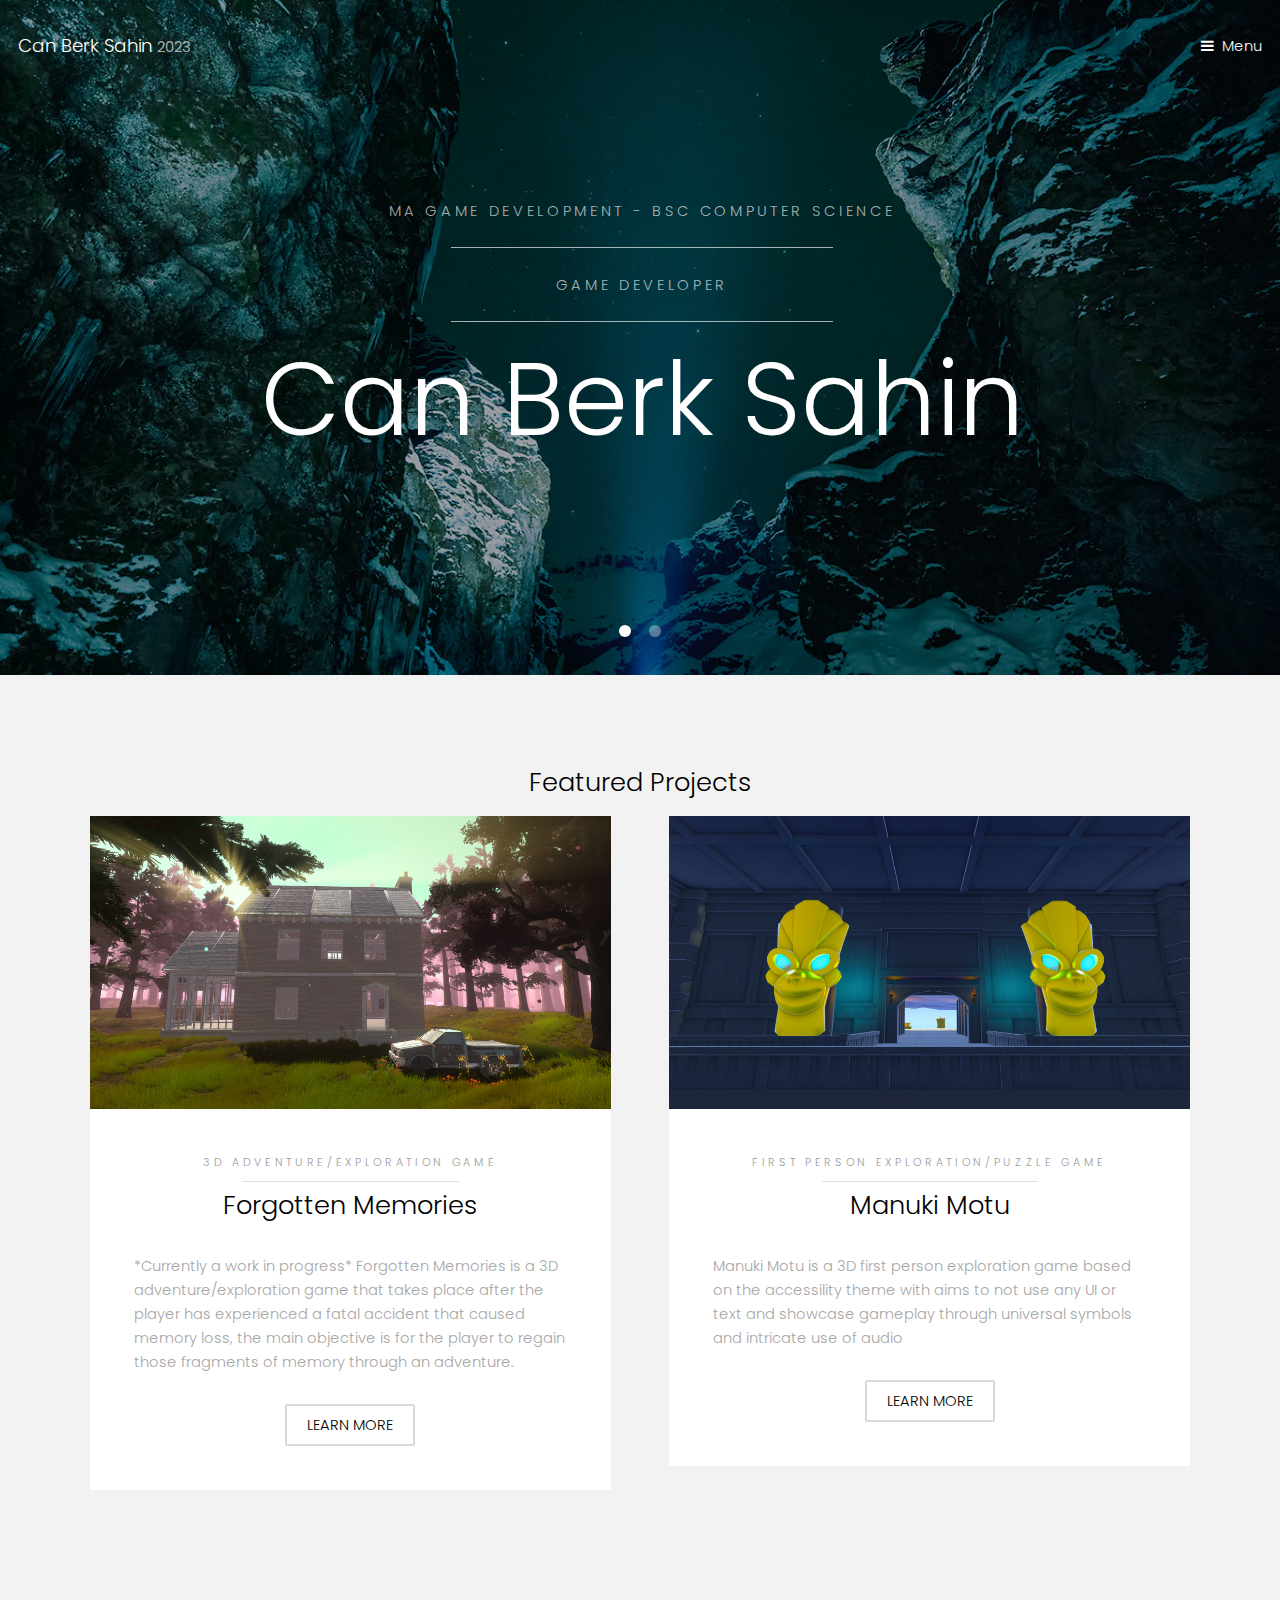
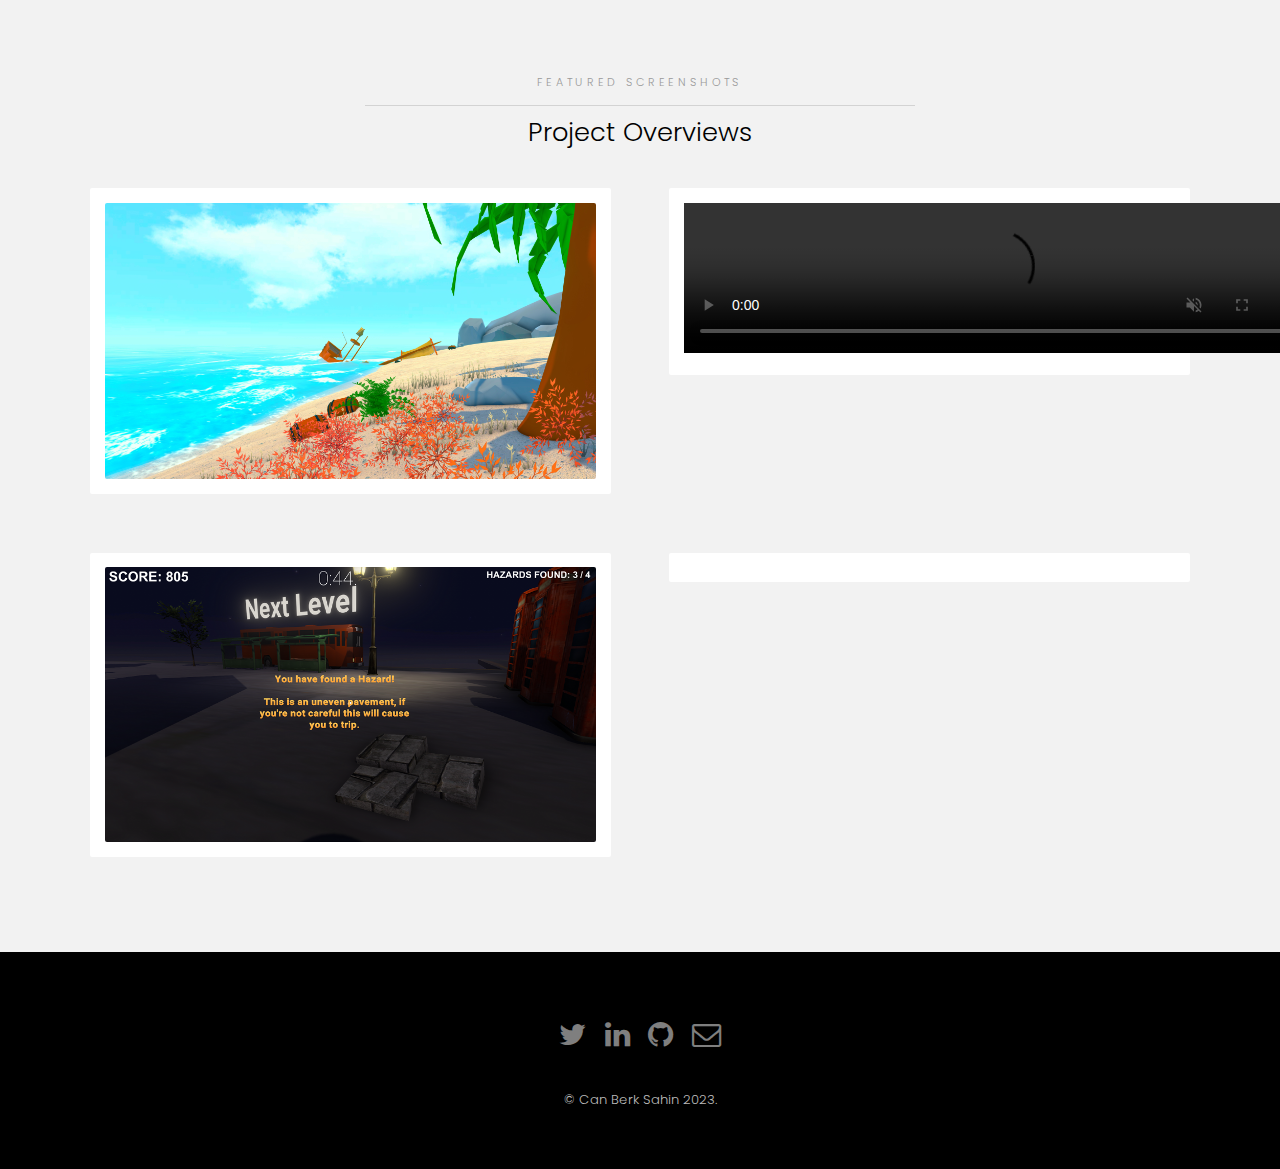
==== index.html @ 53a982d9 "2023 changes" ====
<!DOCTYPE HTML>


<html>
	<head>
		<title>Can Berk Sahin 2023</title>
		<meta charset="utf-8" />
		<meta name="viewport" content="width=device-width, initial-scale=1" />
		<link rel="stylesheet" href="assets/css/main.css" />
	</head>
	<body>

		<!-- Header -->
			<header id="header" class="alt">
				<div class="logo"><a href="index.html">Can Berk Sahin <span>2023</span></a></div>
				<a href="#menu">Menu</a>
			</header>

		<!-- Nav -->
			<nav id="menu">
				<ul class="links">
					<li><a href="index.html">Home</a></li>
					<li><a href="about.html">About me</a></li>
					<li><a href="projects.html">Projects</a></li>
				</ul>
			</nav>

		<!-- Banner -->
			<section class="banner full">
				<article>
					<img src="images/slide01.jpg" alt="" />
					<div class="inner">
						<header>
							<p>MA Game Development - BSc Computer Science</p>
							<br>
							<p>Game Developer</p>
							<h2>Can Berk Sahin</h2>
						</header>
					</div>
				</article>
				<article>
					<img src="images/slide02.jpg" alt="" />
					<div class="inner">
						<header>
							<p>Skills</p>
								.
							<p>Languages  
							<br>
							<br>C#, Java, Python, R, HTML5, SQL
							</p>
							.
							<p>Frameworks tools & Applications 
							<br>	
							<br>Unity, Git & Github, .NET, Trello, SQL,
							<br> Visual Studio Code, Sony Vegas Pro, 
							<br> Adobe Effects/Premier Pro & Adobe Photoshop.	
							<br> Cinema4D
							</p>
							.
							<p>Fields
							<br> 
							<br> Gameplay, Scripting, Tools, Level Design
							<br> Technical Artist, Optimisation
							<br> Software Application & Mobile Development	
							</p>
							
						</header>
					</div>
				</article>
			</section>

		<!-- One -->
			<section id="one" class="wrapper style2">
				<div class="inner">
					<h2 style="text-align:center;">Featured Projects </h2>
					<div class="grid-style">
							
						<div>
							<div class="box">
								<div class="image fit">
									<img src="images/forgotten2.jpg" alt="" /> 
								</div>
								<div class="content">
									<header class="align-center">
										<p>3D Adventure/Exploration Game</p>
										<h2>Forgotten Memories</h2>
									</header>
									<p> *Currently a work in progress* Forgotten Memories is a 3D adventure/exploration game that takes place after the player has experienced a fatal accident that caused memory loss, the main objective is for the player to regain those fragments of memory through an adventure.</p>
									<footer class="align-center">
										<a href="projects.html" class="button alt">Learn More</a>
									</footer>
								</div>
							</div>
						</div>
						
						<div>
							<div class="box">
								<div class="image fit">
									<img src="images/motu2.jpg" alt="" />
								</div>
								<div class="content">
									<header class="align-center">
										<p>First person exploration/puzzle game</p>
										<h2>Manuki Motu</h2>
									</header>
									<p> Manuki Motu is a 3D first person exploration game based on the accessility theme with aims to not use any UI or text and showcase gameplay through universal symbols and  intricate use of audio</p>
									<footer class="align-center">
										<a href="projects.html" class="button alt">Learn More</a>
									</footer>
								</div>
							</div>
						</div>

					</div>
				</div>
			</section>

		<!-- Two -->
			<section id="three" class="wrapper style2">
				<div class="inner">
					<header class="align-center">
						<p class="special">Featured Screenshots</p>
						<h2>Project Overviews</h2>
					</header>
					<div class="gallery">
						<div>
							<div class="image fit">
								<a href="#"><img src="images/motu1.jpg" alt="" /></a>
							</div>
						</div>
						<div>
							<div class="image fit">
								<video loop autoplay muted controls width="630">

									<source src="images/fm3.mp4"
											type="video/mp4">
									Sorry, your browser doesn't support embedded videos.
								</video>
						
							</div>
						</div>
						<div>
							<div class="image fit">
								<a href="#"><img src="images/level 2_2.png" alt="" /></a>
							</div>
						</div>
							<div>
								<div class="image fit">
									<a href="#"><img src="images/fmchurch.png" alt="" /></a>
								</div>
							</div>
						</div>
					</div>
				</div>
			</section>


		<!-- Footer -->
			<footer id="footer">
				<div class="container">
					<ul class="icons">
						<li><a href="https://twitter.com/Can_GameDev" class="icon fa-twitter"><span class="label">Twitter</span></a></li>
						<li><a href="https://www.linkedin.com/in/canberksahin/" class="icon fa-linkedin"><span class="label">Facebook</span></a></li>
						<li><a href="https://github.com/CanBerkSahin-io" class="icon fa-github"><span class="label">Instagram</span></a></li>
						<li><a href="mailto: canberksahin97@gmail.com" class="icon fa-envelope-o"><span class="label">Email</span></a></li>
					</ul>
				</div>
				<div class="copyright">
					&copy; Can Berk Sahin 2023.
				</div>
			</footer>

		<!-- Scripts -->
			<script src="assets/js/jquery.min.js"></script>
			<script src="assets/js/jquery.scrollex.min.js"></script>
			<script src="assets/js/skel.min.js"></script>
			<script src="assets/js/util.js"></script>
			<script src="assets/js/main.js"></script>

	</body>
</html>
---- assets/css/main.css ----
@charset "UTF-8";
@import url(font-awesome.min.css);
@import url("https://fonts.googleapis.com/css?family=Poppins:300,400,500,600,700");


/* Reset */

	html, body, div, span, applet, object, iframe, h1, h2, h3, h4, h5, h6, p, blockquote, pre, a, abbr, acronym, address, big, cite, code, del, dfn, em, img, ins, kbd, q, s, samp, small, strike, strong, sub, sup, tt, var, b, u, i, center, dl, dt, dd, ol, ul, li, fieldset, form, label, legend, table, caption, tbody, tfoot, thead, tr, th, td, article, aside, canvas, details, embed, figure, figcaption, footer, header, hgroup, menu, nav, output, ruby, section, summary, time, mark, audio, video {
		margin: 0;
		padding: 0;
		border: 0;
		font-size: 100%;
		font: inherit;
		vertical-align: baseline;
	}


	article, aside, details, figcaption, figure, footer, header, hgroup, menu, nav, section {
		display: block;
	}

	body {
		line-height: 1;
	}

	ol, ul {
		list-style: none;
	}

	blockquote, q {
		quotes: none;
	}

	blockquote:before, blockquote:after, q:before, q:after {
		content: '';
		content: none;
	}

	table {
		border-collapse: collapse;
		border-spacing: 0;
	}

	body {
		-webkit-text-size-adjust: none;
	}

/* Box Model */

	*, *:before, *:after {
		-moz-box-sizing: border-box;
		-webkit-box-sizing: border-box;
		box-sizing: border-box;
	}

/* Containers */

	.container {
		margin-left: auto;
		margin-right: auto;
	}

	.container.\31 25\25 {
		width: 100%;
		max-width: 100rem;
		min-width: 80rem;
	}

	.container.\37 5\25 {
		width: 60rem;
	}

	.container.\35 0\25 {
		width: 40rem;
	}

	.container.\32 5\25 {
		width: 20rem;
	}

	.container {
		width: 80rem;
	}

	@media screen and (max-width: 1680px) {

		.container.\31 25\25 {
			width: 100%;
			max-width: 100rem;
			min-width: 80rem;
		}

		.container.\37 5\25 {
			width: 60rem;
		}

		.container.\35 0\25 {
			width: 40rem;
		}

		.container.\32 5\25 {
			width: 20rem;
		}

		.container {
			width: 80rem;
		}

	}

	@media screen and (max-width: 1280px) {

		.container.\31 25\25 {
			width: 100%;
			max-width: 81.25rem;
			min-width: 65rem;
		}

		.container.\37 5\25 {
			width: 48.75rem;
		}

		.container.\35 0\25 {
			width: 32.5rem;
		}

		.container.\32 5\25 {
			width: 16.25rem;
		}

		.container {
			width: 65rem;
		}

	}

	@media screen and (max-width: 980px) {

		.container.\31 25\25 {
			width: 100%;
			max-width: 112.5%;
			min-width: 90%;
		}

		.container.\37 5\25 {
			width: 67.5%;
		}

		.container.\35 0\25 {
			width: 45%;
		}

		.container.\32 5\25 {
			width: 22.5%;
		}

		.container {
			width: 90%;
		}

	}

	@media screen and (max-width: 736px) {

		.container.\31 25\25 {
			width: 100%;
			max-width: 112.5%;
			min-width: 90%;
		}

		.container.\37 5\25 {
			width: 67.5%;
		}

		.container.\35 0\25 {
			width: 45%;
		}

		.container.\32 5\25 {
			width: 22.5%;
		}

		.container {
			width: 90% !important;
		}

	}

	@media screen and (max-width: 480px) {

		.container.\31 25\25 {
			width: 100%;
			max-width: 112.5%;
			min-width: 90%;
		}

		.container.\37 5\25 {
			width: 67.5%;
		}

		.container.\35 0\25 {
			width: 45%;
		}

		.container.\32 5\25 {
			width: 22.5%;
		}

		.container {
			width: 90% !important;
		}

	}

/* Grid */

	.row {
		border-bottom: solid 1px transparent;
		-moz-box-sizing: border-box;
		-webkit-box-sizing: border-box;
		box-sizing: border-box;
	}

	.row > * {
		float: left;
		-moz-box-sizing: border-box;
		-webkit-box-sizing: border-box;
		box-sizing: border-box;
	}

	.row:after, .row:before {
		content: '';
		display: block;
		clear: both;
		height: 0;
	}

	.row.uniform > * > :first-child {
		margin-top: 0;
	}

	.row.uniform > * > :last-child {
		margin-bottom: 0;
	}

	.row.\30 \25 > * {
		padding: 0 0 0 0rem;
	}

	.row.\30 \25 {
		margin: 0 0 -1px 0rem;
	}

	.row.uniform.\30 \25 > * {
		padding: 0rem 0 0 0rem;
	}

	.row.uniform.\30 \25 {
		margin: 0rem 0 -1px 0rem;
	}

	.row > * {
		padding: 0 0 0 2rem;
	}

	.row {
		margin: 0 0 -1px -2rem;
	}

	.row.uniform > * {
		padding: 2rem 0 0 2rem;
	}

	.row.uniform {
		margin: -2rem 0 -1px -2rem;
	}

	.row.\32 00\25 > * {
		padding: 0 0 0 4rem;
	}

	.row.\32 00\25 {
		margin: 0 0 -1px -4rem;
	}

	.row.uniform.\32 00\25 > * {
		padding: 4rem 0 0 4rem;
	}

	.row.uniform.\32 00\25 {
		margin: -4rem 0 -1px -4rem;
	}

	.row.\31 50\25 > * {
		padding: 0 0 0 3rem;
	}

	.row.\31 50\25 {
		margin: 0 0 -1px -3rem;
	}

	.row.uniform.\31 50\25 > * {
		padding: 3rem 0 0 3rem;
	}

	.row.uniform.\31 50\25 {
		margin: -3rem 0 -1px -3rem;
	}

	.row.\35 0\25 > * {
		padding: 0 0 0 1rem;
	}

	.row.\35 0\25 {
		margin: 0 0 -1px -1rem;
	}

	.row.uniform.\35 0\25 > * {
		padding: 1rem 0 0 1rem;
	}

	.row.uniform.\35 0\25 {
		margin: -1rem 0 -1px -1rem;
	}

	.row.\32 5\25 > * {
		padding: 0 0 0 0.5rem;
	}

	.row.\32 5\25 {
		margin: 0 0 -1px -0.5rem;
	}

	.row.uniform.\32 5\25 > * {
		padding: 0.5rem 0 0 0.5rem;
	}

	.row.uniform.\32 5\25 {
		margin: -0.5rem 0 -1px -0.5rem;
	}

	.\31 2u, .\31 2u\24 {
		width: 100%;
		clear: none;
		margin-left: 0;
	}

	.\31 1u, .\31 1u\24 {
		width: 91.6666666667%;
		clear: none;
		margin-left: 0;
	}

	.\31 0u, .\31 0u\24 {
		width: 83.3333333333%;
		clear: none;
		margin-left: 0;
	}

	.\39 u, .\39 u\24 {
		width: 75%;
		clear: none;
		margin-left: 0;
	}

	.\38 u, .\38 u\24 {
		width: 66.6666666667%;
		clear: none;
		margin-left: 0;
	}

	.\37 u, .\37 u\24 {
		width: 58.3333333333%;
		clear: none;
		margin-left: 0;
	}

	.\36 u, .\36 u\24 {
		width: 50%;
		clear: none;
		margin-left: 0;
	}

	.\35 u, .\35 u\24 {
		width: 41.6666666667%;
		clear: none;
		margin-left: 0;
	}

	.\34 u, .\34 u\24 {
		width: 33.3333333333%;
		clear: none;
		margin-left: 0;
	}

	.\33 u, .\33 u\24 {
		width: 25%;
		clear: none;
		margin-left: 0;
	}

	.\32 u, .\32 u\24 {
		width: 16.6666666667%;
		clear: none;
		margin-left: 0;
	}

	.\31 u, .\31 u\24 {
		width: 8.3333333333%;
		clear: none;
		margin-left: 0;
	}

	.\31 2u\24 + *,
	.\31 1u\24 + *,
	.\31 0u\24 + *,
	.\39 u\24 + *,
	.\38 u\24 + *,
	.\37 u\24 + *,
	.\36 u\24 + *,
	.\35 u\24 + *,
	.\34 u\24 + *,
	.\33 u\24 + *,
	.\32 u\24 + *,
	.\31 u\24 + * {
		clear: left;
	}

	.\-11u {
		margin-left: 91.66667%;
	}

	.\-10u {
		margin-left: 83.33333%;
	}

	.\-9u {
		margin-left: 75%;
	}

	.\-8u {
		margin-left: 66.66667%;
	}

	.\-7u {
		margin-left: 58.33333%;
	}

	.\-6u {
		margin-left: 50%;
	}

	.\-5u {
		margin-left: 41.66667%;
	}

	.\-4u {
		margin-left: 33.33333%;
	}

	.\-3u {
		margin-left: 25%;
	}

	.\-2u {
		margin-left: 16.66667%;
	}

	.\-1u {
		margin-left: 8.33333%;
	}

	@media screen and (max-width: 1680px) {

		.row > * {
			padding: 0 0 0 2rem;
		}

		.row {
			margin: 0 0 -1px -2rem;
		}

		.row.uniform > * {
			padding: 2rem 0 0 2rem;
		}

		.row.uniform {
			margin: -2rem 0 -1px -2rem;
		}

		.row.\32 00\25 > * {
			padding: 0 0 0 4rem;
		}

		.row.\32 00\25 {
			margin: 0 0 -1px -4rem;
		}

		.row.uniform.\32 00\25 > * {
			padding: 4rem 0 0 4rem;
		}

		.row.uniform.\32 00\25 {
			margin: -4rem 0 -1px -4rem;
		}

		.row.\31 50\25 > * {
			padding: 0 0 0 3rem;
		}

		.row.\31 50\25 {
			margin: 0 0 -1px -3rem;
		}

		.row.uniform.\31 50\25 > * {
			padding: 3rem 0 0 3rem;
		}

		.row.uniform.\31 50\25 {
			margin: -3rem 0 -1px -3rem;
		}

		.row.\35 0\25 > * {
			padding: 0 0 0 1rem;
		}

		.row.\35 0\25 {
			margin: 0 0 -1px -1rem;
		}

		.row.uniform.\35 0\25 > * {
			padding: 1rem 0 0 1rem;
		}

		.row.uniform.\35 0\25 {
			margin: -1rem 0 -1px -1rem;
		}

		.row.\32 5\25 > * {
			padding: 0 0 0 0.5rem;
		}

		.row.\32 5\25 {
			margin: 0 0 -1px -0.5rem;
		}

		.row.uniform.\32 5\25 > * {
			padding: 0.5rem 0 0 0.5rem;
		}

		.row.uniform.\32 5\25 {
			margin: -0.5rem 0 -1px -0.5rem;
		}

		.\31 2u\28xlarge\29, .\31 2u\24\28xlarge\29 {
			width: 100%;
			clear: none;
			margin-left: 0;
		}

		.\31 1u\28xlarge\29, .\31 1u\24\28xlarge\29 {
			width: 91.6666666667%;
			clear: none;
			margin-left: 0;
		}

		.\31 0u\28xlarge\29, .\31 0u\24\28xlarge\29 {
			width: 83.3333333333%;
			clear: none;
			margin-left: 0;
		}

		.\39 u\28xlarge\29, .\39 u\24\28xlarge\29 {
			width: 75%;
			clear: none;
			margin-left: 0;
		}

		.\38 u\28xlarge\29, .\38 u\24\28xlarge\29 {
			width: 66.6666666667%;
			clear: none;
			margin-left: 0;
		}

		.\37 u\28xlarge\29, .\37 u\24\28xlarge\29 {
			width: 58.3333333333%;
			clear: none;
			margin-left: 0;
		}

		.\36 u\28xlarge\29, .\36 u\24\28xlarge\29 {
			width: 50%;
			clear: none;
			margin-left: 0;
		}

		.\35 u\28xlarge\29, .\35 u\24\28xlarge\29 {
			width: 41.6666666667%;
			clear: none;
			margin-left: 0;
		}

		.\34 u\28xlarge\29, .\34 u\24\28xlarge\29 {
			width: 33.3333333333%;
			clear: none;
			margin-left: 0;
		}

		.\33 u\28xlarge\29, .\33 u\24\28xlarge\29 {
			width: 25%;
			clear: none;
			margin-left: 0;
		}

		.\32 u\28xlarge\29, .\32 u\24\28xlarge\29 {
			width: 16.6666666667%;
			clear: none;
			margin-left: 0;
		}

		.\31 u\28xlarge\29, .\31 u\24\28xlarge\29 {
			width: 8.3333333333%;
			clear: none;
			margin-left: 0;
		}

		.\31 2u\24\28xlarge\29 + *,
		.\31 1u\24\28xlarge\29 + *,
		.\31 0u\24\28xlarge\29 + *,
		.\39 u\24\28xlarge\29 + *,
		.\38 u\24\28xlarge\29 + *,
		.\37 u\24\28xlarge\29 + *,
		.\36 u\24\28xlarge\29 + *,
		.\35 u\24\28xlarge\29 + *,
		.\34 u\24\28xlarge\29 + *,
		.\33 u\24\28xlarge\29 + *,
		.\32 u\24\28xlarge\29 + *,
		.\31 u\24\28xlarge\29 + * {
			clear: left;
		}

		.\-11u\28xlarge\29 {
			margin-left: 91.66667%;
		}

		.\-10u\28xlarge\29 {
			margin-left: 83.33333%;
		}

		.\-9u\28xlarge\29 {
			margin-left: 75%;
		}

		.\-8u\28xlarge\29 {
			margin-left: 66.66667%;
		}

		.\-7u\28xlarge\29 {
			margin-left: 58.33333%;
		}

		.\-6u\28xlarge\29 {
			margin-left: 50%;
		}

		.\-5u\28xlarge\29 {
			margin-left: 41.66667%;
		}

		.\-4u\28xlarge\29 {
			margin-left: 33.33333%;
		}

		.\-3u\28xlarge\29 {
			margin-left: 25%;
		}

		.\-2u\28xlarge\29 {
			margin-left: 16.66667%;
		}

		.\-1u\28xlarge\29 {
			margin-left: 8.33333%;
		}

	}

	@media screen and (max-width: 1280px) {

		.row > * {
			padding: 0 0 0 1.5rem;
		}

		.row {
			margin: 0 0 -1px -1.5rem;
		}

		.row.uniform > * {
			padding: 1.5rem 0 0 1.5rem;
		}

		.row.uniform {
			margin: -1.5rem 0 -1px -1.5rem;
		}

		.row.\32 00\25 > * {
			padding: 0 0 0 3rem;
		}

		.row.\32 00\25 {
			margin: 0 0 -1px -3rem;
		}

		.row.uniform.\32 00\25 > * {
			padding: 3rem 0 0 3rem;
		}

		.row.uniform.\32 00\25 {
			margin: -3rem 0 -1px -3rem;
		}

		.row.\31 50\25 > * {
			padding: 0 0 0 2.25rem;
		}

		.row.\31 50\25 {
			margin: 0 0 -1px -2.25rem;
		}

		.row.uniform.\31 50\25 > * {
			padding: 2.25rem 0 0 2.25rem;
		}

		.row.uniform.\31 50\25 {
			margin: -2.25rem 0 -1px -2.25rem;
		}

		.row.\35 0\25 > * {
			padding: 0 0 0 0.75rem;
		}

		.row.\35 0\25 {
			margin: 0 0 -1px -0.75rem;
		}

		.row.uniform.\35 0\25 > * {
			padding: 0.75rem 0 0 0.75rem;
		}

		.row.uniform.\35 0\25 {
			margin: -0.75rem 0 -1px -0.75rem;
		}

		.row.\32 5\25 > * {
			padding: 0 0 0 0.375rem;
		}

		.row.\32 5\25 {
			margin: 0 0 -1px -0.375rem;
		}

		.row.uniform.\32 5\25 > * {
			padding: 0.375rem 0 0 0.375rem;
		}

		.row.uniform.\32 5\25 {
			margin: -0.375rem 0 -1px -0.375rem;
		}

		.\31 2u\28large\29, .\31 2u\24\28large\29 {
			width: 100%;
			clear: none;
			margin-left: 0;
		}

		.\31 1u\28large\29, .\31 1u\24\28large\29 {
			width: 91.6666666667%;
			clear: none;
			margin-left: 0;
		}

		.\31 0u\28large\29, .\31 0u\24\28large\29 {
			width: 83.3333333333%;
			clear: none;
			margin-left: 0;
		}

		.\39 u\28large\29, .\39 u\24\28large\29 {
			width: 75%;
			clear: none;
			margin-left: 0;
		}

		.\38 u\28large\29, .\38 u\24\28large\29 {
			width: 66.6666666667%;
			clear: none;
			margin-left: 0;
		}

		.\37 u\28large\29, .\37 u\24\28large\29 {
			width: 58.3333333333%;
			clear: none;
			margin-left: 0;
		}

		.\36 u\28large\29, .\36 u\24\28large\29 {
			width: 50%;
			clear: none;
			margin-left: 0;
		}

		.\35 u\28large\29, .\35 u\24\28large\29 {
			width: 41.6666666667%;
			clear: none;
			margin-left: 0;
		}

		.\34 u\28large\29, .\34 u\24\28large\29 {
			width: 33.3333333333%;
			clear: none;
			margin-left: 0;
		}

		.\33 u\28large\29, .\33 u\24\28large\29 {
			width: 25%;
			clear: none;
			margin-left: 0;
		}

		.\32 u\28large\29, .\32 u\24\28large\29 {
			width: 16.6666666667%;
			clear: none;
			margin-left: 0;
		}

		.\31 u\28large\29, .\31 u\24\28large\29 {
			width: 8.3333333333%;
			clear: none;
			margin-left: 0;
		}

		.\31 2u\24\28large\29 + *,
		.\31 1u\24\28large\29 + *,
		.\31 0u\24\28large\29 + *,
		.\39 u\24\28large\29 + *,
		.\38 u\24\28large\29 + *,
		.\37 u\24\28large\29 + *,
		.\36 u\24\28large\29 + *,
		.\35 u\24\28large\29 + *,
		.\34 u\24\28large\29 + *,
		.\33 u\24\28large\29 + *,
		.\32 u\24\28large\29 + *,
		.\31 u\24\28large\29 + * {
			clear: left;
		}

		.\-11u\28large\29 {
			margin-left: 91.66667%;
		}

		.\-10u\28large\29 {
			margin-left: 83.33333%;
		}

		.\-9u\28large\29 {
			margin-left: 75%;
		}

		.\-8u\28large\29 {
			margin-left: 66.66667%;
		}

		.\-7u\28large\29 {
			margin-left: 58.33333%;
		}

		.\-6u\28large\29 {
			margin-left: 50%;
		}

		.\-5u\28large\29 {
			margin-left: 41.66667%;
		}

		.\-4u\28large\29 {
			margin-left: 33.33333%;
		}

		.\-3u\28large\29 {
			margin-left: 25%;
		}

		.\-2u\28large\29 {
			margin-left: 16.66667%;
		}

		.\-1u\28large\29 {
			margin-left: 8.33333%;
		}

	}

	@media screen and (max-width: 980px) {

		.row > * {
			padding: 0 0 0 1.5rem;
		}

		.row {
			margin: 0 0 -1px -1.5rem;
		}

		.row.uniform > * {
			padding: 1.5rem 0 0 1.5rem;
		}

		.row.uniform {
			margin: -1.5rem 0 -1px -1.5rem;
		}

		.row.\32 00\25 > * {
			padding: 0 0 0 3rem;
		}

		.row.\32 00\25 {
			margin: 0 0 -1px -3rem;
		}

		.row.uniform.\32 00\25 > * {
			padding: 3rem 0 0 3rem;
		}

		.row.uniform.\32 00\25 {
			margin: -3rem 0 -1px -3rem;
		}

		.row.\31 50\25 > * {
			padding: 0 0 0 2.25rem;
		}

		.row.\31 50\25 {
			margin: 0 0 -1px -2.25rem;
		}

		.row.uniform.\31 50\25 > * {
			padding: 2.25rem 0 0 2.25rem;
		}

		.row.uniform.\31 50\25 {
			margin: -2.25rem 0 -1px -2.25rem;
		}

		.row.\35 0\25 > * {
			padding: 0 0 0 0.75rem;
		}

		.row.\35 0\25 {
			margin: 0 0 -1px -0.75rem;
		}

		.row.uniform.\35 0\25 > * {
			padding: 0.75rem 0 0 0.75rem;
		}

		.row.uniform.\35 0\25 {
			margin: -0.75rem 0 -1px -0.75rem;
		}

		.row.\32 5\25 > * {
			padding: 0 0 0 0.375rem;
		}

		.row.\32 5\25 {
			margin: 0 0 -1px -0.375rem;
		}

		.row.uniform.\32 5\25 > * {
			padding: 0.375rem 0 0 0.375rem;
		}

		.row.uniform.\32 5\25 {
			margin: -0.375rem 0 -1px -0.375rem;
		}

		.\31 2u\28medium\29, .\31 2u\24\28medium\29 {
			width: 100%;
			clear: none;
			margin-left: 0;
		}

		.\31 1u\28medium\29, .\31 1u\24\28medium\29 {
			width: 91.6666666667%;
			clear: none;
			margin-left: 0;
		}

		.\31 0u\28medium\29, .\31 0u\24\28medium\29 {
			width: 83.3333333333%;
			clear: none;
			margin-left: 0;
		}

		.\39 u\28medium\29, .\39 u\24\28medium\29 {
			width: 75%;
			clear: none;
			margin-left: 0;
		}

		.\38 u\28medium\29, .\38 u\24\28medium\29 {
			width: 66.6666666667%;
			clear: none;
			margin-left: 0;
		}

		.\37 u\28medium\29, .\37 u\24\28medium\29 {
			width: 58.3333333333%;
			clear: none;
			margin-left: 0;
		}

		.\36 u\28medium\29, .\36 u\24\28medium\29 {
			width: 50%;
			clear: none;
			margin-left: 0;
		}

		.\35 u\28medium\29, .\35 u\24\28medium\29 {
			width: 41.6666666667%;
			clear: none;
			margin-left: 0;
		}

		.\34 u\28medium\29, .\34 u\24\28medium\29 {
			width: 33.3333333333%;
			clear: none;
			margin-left: 0;
		}

		.\33 u\28medium\29, .\33 u\24\28medium\29 {
			width: 25%;
			clear: none;
			margin-left: 0;
		}

		.\32 u\28medium\29, .\32 u\24\28medium\29 {
			width: 16.6666666667%;
			clear: none;
			margin-left: 0;
		}

		.\31 u\28medium\29, .\31 u\24\28medium\29 {
			width: 8.3333333333%;
			clear: none;
			margin-left: 0;
		}

		.\31 2u\24\28medium\29 + *,
		.\31 1u\24\28medium\29 + *,
		.\31 0u\24\28medium\29 + *,
		.\39 u\24\28medium\29 + *,
		.\38 u\24\28medium\29 + *,
		.\37 u\24\28medium\29 + *,
		.\36 u\24\28medium\29 + *,
		.\35 u\24\28medium\29 + *,
		.\34 u\24\28medium\29 + *,
		.\33 u\24\28medium\29 + *,
		.\32 u\24\28medium\29 + *,
		.\31 u\24\28medium\29 + * {
			clear: left;
		}

		.\-11u\28medium\29 {
			margin-left: 91.66667%;
		}

		.\-10u\28medium\29 {
			margin-left: 83.33333%;
		}

		.\-9u\28medium\29 {
			margin-left: 75%;
		}

		.\-8u\28medium\29 {
			margin-left: 66.66667%;
		}

		.\-7u\28medium\29 {
			margin-left: 58.33333%;
		}

		.\-6u\28medium\29 {
			margin-left: 50%;
		}

		.\-5u\28medium\29 {
			margin-left: 41.66667%;
		}

		.\-4u\28medium\29 {
			margin-left: 33.33333%;
		}

		.\-3u\28medium\29 {
			margin-left: 25%;
		}

		.\-2u\28medium\29 {
			margin-left: 16.66667%;
		}

		.\-1u\28medium\29 {
			margin-left: 8.33333%;
		}

	}

	@media screen and (max-width: 736px) {

		.row > * {
			padding: 0 0 0 1.25rem;
		}

		.row {
			margin: 0 0 -1px -1.25rem;
		}

		.row.uniform > * {
			padding: 1.25rem 0 0 1.25rem;
		}

		.row.uniform {
			margin: -1.25rem 0 -1px -1.25rem;
		}

		.row.\32 00\25 > * {
			padding: 0 0 0 2.5rem;
		}

		.row.\32 00\25 {
			margin: 0 0 -1px -2.5rem;
		}

		.row.uniform.\32 00\25 > * {
			padding: 2.5rem 0 0 2.5rem;
		}

		.row.uniform.\32 00\25 {
			margin: -2.5rem 0 -1px -2.5rem;
		}

		.row.\31 50\25 > * {
			padding: 0 0 0 1.875rem;
		}

		.row.\31 50\25 {
			margin: 0 0 -1px -1.875rem;
		}

		.row.uniform.\31 50\25 > * {
			padding: 1.875rem 0 0 1.875rem;
		}

		.row.uniform.\31 50\25 {
			margin: -1.875rem 0 -1px -1.875rem;
		}

		.row.\35 0\25 > * {
			padding: 0 0 0 0.625rem;
		}

		.row.\35 0\25 {
			margin: 0 0 -1px -0.625rem;
		}

		.row.uniform.\35 0\25 > * {
			padding: 0.625rem 0 0 0.625rem;
		}

		.row.uniform.\35 0\25 {
			margin: -0.625rem 0 -1px -0.625rem;
		}

		.row.\32 5\25 > * {
			padding: 0 0 0 0.3125rem;
		}

		.row.\32 5\25 {
			margin: 0 0 -1px -0.3125rem;
		}

		.row.uniform.\32 5\25 > * {
			padding: 0.3125rem 0 0 0.3125rem;
		}

		.row.uniform.\32 5\25 {
			margin: -0.3125rem 0 -1px -0.3125rem;
		}

		.\31 2u\28small\29, .\31 2u\24\28small\29 {
			width: 100%;
			clear: none;
			margin-left: 0;
		}

		.\31 1u\28small\29, .\31 1u\24\28small\29 {
			width: 91.6666666667%;
			clear: none;
			margin-left: 0;
		}

		.\31 0u\28small\29, .\31 0u\24\28small\29 {
			width: 83.3333333333%;
			clear: none;
			margin-left: 0;
		}

		.\39 u\28small\29, .\39 u\24\28small\29 {
			width: 75%;
			clear: none;
			margin-left: 0;
		}

		.\38 u\28small\29, .\38 u\24\28small\29 {
			width: 66.6666666667%;
			clear: none;
			margin-left: 0;
		}

		.\37 u\28small\29, .\37 u\24\28small\29 {
			width: 58.3333333333%;
			clear: none;
			margin-left: 0;
		}

		.\36 u\28small\29, .\36 u\24\28small\29 {
			width: 50%;
			clear: none;
			margin-left: 0;
		}

		.\35 u\28small\29, .\35 u\24\28small\29 {
			width: 41.6666666667%;
			clear: none;
			margin-left: 0;
		}

		.\34 u\28small\29, .\34 u\24\28small\29 {
			width: 33.3333333333%;
			clear: none;
			margin-left: 0;
		}

		.\33 u\28small\29, .\33 u\24\28small\29 {
			width: 25%;
			clear: none;
			margin-left: 0;
		}

		.\32 u\28small\29, .\32 u\24\28small\29 {
			width: 16.6666666667%;
			clear: none;
			margin-left: 0;
		}

		.\31 u\28small\29, .\31 u\24\28small\29 {
			width: 8.3333333333%;
			clear: none;
			margin-left: 0;
		}

		.\31 2u\24\28small\29 + *,
		.\31 1u\24\28small\29 + *,
		.\31 0u\24\28small\29 + *,
		.\39 u\24\28small\29 + *,
		.\38 u\24\28small\29 + *,
		.\37 u\24\28small\29 + *,
		.\36 u\24\28small\29 + *,
		.\35 u\24\28small\29 + *,
		.\34 u\24\28small\29 + *,
		.\33 u\24\28small\29 + *,
		.\32 u\24\28small\29 + *,
		.\31 u\24\28small\29 + * {
			clear: left;
		}

		.\-11u\28small\29 {
			margin-left: 91.66667%;
		}

		.\-10u\28small\29 {
			margin-left: 83.33333%;
		}

		.\-9u\28small\29 {
			margin-left: 75%;
		}

		.\-8u\28small\29 {
			margin-left: 66.66667%;
		}

		.\-7u\28small\29 {
			margin-left: 58.33333%;
		}

		.\-6u\28small\29 {
			margin-left: 50%;
		}

		.\-5u\28small\29 {
			margin-left: 41.66667%;
		}

		.\-4u\28small\29 {
			margin-left: 33.33333%;
		}

		.\-3u\28small\29 {
			margin-left: 25%;
		}

		.\-2u\28small\29 {
			margin-left: 16.66667%;
		}

		.\-1u\28small\29 {
			margin-left: 8.33333%;
		}

	}

	@media screen and (max-width: 480px) {

		.row > * {
			padding: 0 0 0 1.25rem;
		}

		.row {
			margin: 0 0 -1px -1.25rem;
		}

		.row.uniform > * {
			padding: 1.25rem 0 0 1.25rem;
		}

		.row.uniform {
			margin: -1.25rem 0 -1px -1.25rem;
		}

		.row.\32 00\25 > * {
			padding: 0 0 0 2.5rem;
		}

		.row.\32 00\25 {
			margin: 0 0 -1px -2.5rem;
		}

		.row.uniform.\32 00\25 > * {
			padding: 2.5rem 0 0 2.5rem;
		}

		.row.uniform.\32 00\25 {
			margin: -2.5rem 0 -1px -2.5rem;
		}

		.row.\31 50\25 > * {
			padding: 0 0 0 1.875rem;
		}

		.row.\31 50\25 {
			margin: 0 0 -1px -1.875rem;
		}

		.row.uniform.\31 50\25 > * {
			padding: 1.875rem 0 0 1.875rem;
		}

		.row.uniform.\31 50\25 {
			margin: -1.875rem 0 -1px -1.875rem;
		}

		.row.\35 0\25 > * {
			padding: 0 0 0 0.625rem;
		}

		.row.\35 0\25 {
			margin: 0 0 -1px -0.625rem;
		}

		.row.uniform.\35 0\25 > * {
			padding: 0.625rem 0 0 0.625rem;
		}

		.row.uniform.\35 0\25 {
			margin: -0.625rem 0 -1px -0.625rem;
		}

		.row.\32 5\25 > * {
			padding: 0 0 0 0.3125rem;
		}

		.row.\32 5\25 {
			margin: 0 0 -1px -0.3125rem;
		}

		.row.uniform.\32 5\25 > * {
			padding: 0.3125rem 0 0 0.3125rem;
		}

		.row.uniform.\32 5\25 {
			margin: -0.3125rem 0 -1px -0.3125rem;
		}

		.\31 2u\28xsmall\29, .\31 2u\24\28xsmall\29 {
			width: 100%;
			clear: none;
			margin-left: 0;
		}

		.\31 1u\28xsmall\29, .\31 1u\24\28xsmall\29 {
			width: 91.6666666667%;
			clear: none;
			margin-left: 0;
		}

		.\31 0u\28xsmall\29, .\31 0u\24\28xsmall\29 {
			width: 83.3333333333%;
			clear: none;
			margin-left: 0;
		}

		.\39 u\28xsmall\29, .\39 u\24\28xsmall\29 {
			width: 75%;
			clear: none;
			margin-left: 0;
		}

		.\38 u\28xsmall\29, .\38 u\24\28xsmall\29 {
			width: 66.6666666667%;
			clear: none;
			margin-left: 0;
		}

		.\37 u\28xsmall\29, .\37 u\24\28xsmall\29 {
			width: 58.3333333333%;
			clear: none;
			margin-left: 0;
		}

		.\36 u\28xsmall\29, .\36 u\24\28xsmall\29 {
			width: 50%;
			clear: none;
			margin-left: 0;
		}

		.\35 u\28xsmall\29, .\35 u\24\28xsmall\29 {
			width: 41.6666666667%;
			clear: none;
			margin-left: 0;
		}

		.\34 u\28xsmall\29, .\34 u\24\28xsmall\29 {
			width: 33.3333333333%;
			clear: none;
			margin-left: 0;
		}

		.\33 u\28xsmall\29, .\33 u\24\28xsmall\29 {
			width: 25%;
			clear: none;
			margin-left: 0;
		}

		.\32 u\28xsmall\29, .\32 u\24\28xsmall\29 {
			width: 16.6666666667%;
			clear: none;
			margin-left: 0;
		}

		.\31 u\28xsmall\29, .\31 u\24\28xsmall\29 {
			width: 8.3333333333%;
			clear: none;
			margin-left: 0;
		}

		.\31 2u\24\28xsmall\29 + *,
		.\31 1u\24\28xsmall\29 + *,
		.\31 0u\24\28xsmall\29 + *,
		.\39 u\24\28xsmall\29 + *,
		.\38 u\24\28xsmall\29 + *,
		.\37 u\24\28xsmall\29 + *,
		.\36 u\24\28xsmall\29 + *,
		.\35 u\24\28xsmall\29 + *,
		.\34 u\24\28xsmall\29 + *,
		.\33 u\24\28xsmall\29 + *,
		.\32 u\24\28xsmall\29 + *,
		.\31 u\24\28xsmall\29 + * {
			clear: left;
		}

		.\-11u\28xsmall\29 {
			margin-left: 91.66667%;
		}

		.\-10u\28xsmall\29 {
			margin-left: 83.33333%;
		}

		.\-9u\28xsmall\29 {
			margin-left: 75%;
		}

		.\-8u\28xsmall\29 {
			margin-left: 66.66667%;
		}

		.\-7u\28xsmall\29 {
			margin-left: 58.33333%;
		}

		.\-6u\28xsmall\29 {
			margin-left: 50%;
		}

		.\-5u\28xsmall\29 {
			margin-left: 41.66667%;
		}

		.\-4u\28xsmall\29 {
			margin-left: 33.33333%;
		}

		.\-3u\28xsmall\29 {
			margin-left: 25%;
		}

		.\-2u\28xsmall\29 {
			margin-left: 16.66667%;
		}

		.\-1u\28xsmall\29 {
			margin-left: 8.33333%;
		}

	}

/* Basic */

	@-ms-viewport {
		width: device-width;
	}

	body {
		-ms-overflow-style: scrollbar;
	}

	@media screen and (max-width: 480px) {

		html, body {
			min-width: 320px;
		}

	}

	body {
		background: #fff;
	}

		body.is-loading *, body.is-loading *:before, body.is-loading *:after {
			-moz-animation: none !important;
			-webkit-animation: none !important;
			-ms-animation: none !important;
			animation: none !important;
			-moz-transition: none !important;
			-webkit-transition: none !important;
			-ms-transition: none !important;
			transition: none !important;
		}

/* Type */

	html {
		font-size: 13pt;
	}

		@media screen and (max-width: 1680px) {

			html {
				font-size: 11pt;
			}

		}

		@media screen and (max-width: 1280px) {

			html {
				font-size: 11pt;
			}

		}

		@media screen and (max-width: 980px) {

			html {
				font-size: 12pt;
			}

		}

		@media screen and (max-width: 736px) {

			html {
				font-size: 12pt;
			}

		}

		@media screen and (max-width: 480px) {

			html {
				font-size: 12pt;
			}

		}

	body {
		background-color: #fff;
		color: #444;
	}

	body, input, select, textarea {
		font-family: "Poppins", sans-serif;
		font-weight: 300;
		font-size: 1rem;
		line-height: 1.65;
	}

	a {
		text-decoration: underline;
	}

		a:hover {
			text-decoration: none;
		}

	strong, b {
		font-weight: 600;
	}

	em, i {
		font-style: italic;
	}

	p {
		margin: 0 0 2rem 0;
	}

		p.special {
			text-transform: uppercase;
			font-size: .75rem;
			font-weight: 300;
			margin: 0 0 .5rem 0;
			padding: 0 0 1rem 0;
			letter-spacing: .25rem;
		}

			p.special:after {
				content: '';
				position: absolute;
				margin: auto;
				right: 0;
				bottom: 0;
				left: 0;
				width: 50%;
				height: 1px;
				background-color: rgba(0, 0, 0, 0.125);
			}

	h1, h2, h3, h4, h5, h6 {
		font-weight: 300;
		line-height: 1.5;
		margin: 0 0 1rem 0;
	}

		h1 a, h2 a, h3 a, h4 a, h5 a, h6 a {
			color: inherit;
			text-decoration: none;
		}

	h2 {
		font-size: 1.75rem;
	}

	h3 {
		font-size: 1.35rem;
	}

	h4 {
		font-size: 1.1rem;
	}

	h5 {
		font-size: 0.9rem;
	}

	h6 {
		font-size: 0.7rem;
	}

	sub {
		font-size: 0.8rem;
		position: relative;
		top: 0.5rem;
	}

	sup {
		font-size: 0.8rem;
		position: relative;
		top: -0.5rem;
	}

	blockquote {
		border-left: solid 4px;
		font-style: italic;
		margin: 0 0 2rem 0;
		padding: 0.5rem 0 0.5rem 2rem;
	}

	code {
		border-radius: 2px;
		border: solid 1px;
		font-family: "Courier New", monospace;
		font-size: 0.9rem;
		margin: 0 0.25rem;
		padding: 0.25rem 0.65rem;
	}

	pre {
		-webkit-overflow-scrolling: touch;
		font-family: "Courier New", monospace;
		font-size: 0.9rem;
		margin: 0 0 2rem 0;
	}

		pre code {
			display: block;
			line-height: 1.75;
			padding: 1rem 1.5rem;
			overflow-x: auto;
		}

	hr {
		border: 0;
		border-bottom: solid 1px;
		margin: 2rem 0;
	}

		hr.major {
			margin: 3rem 0;
		}

	.align-left {
		text-align: left;
	}

	.align-center {
		text-align: center;
	}

	.align-right {
		text-align: right;
	}

	input, select, textarea {
		color: #555;
	}

	a {
		color: #8a4680;
	}

	strong, b {
		color: #555;
	}

	h1, h2, h3, h4, h5, h6 {
		color: #555;
	}

	blockquote {
		border-left-color: rgba(144, 144, 144, 0.25);
	}

	code {
		background: rgba(144, 144, 144, 0.075);
		border-color: rgba(144, 144, 144, 0.25);
	}

	hr {
		border-bottom-color: rgba(144, 144, 144, 0.25);
	}

/* Box */

	.box {
		margin-bottom: 2rem;
		background: #FFF;
	}

		.box .image.fit {
			margin: 0;
			border-radius: 0;
		}
		.box .image.small{
			margin: 1px;;
			size: 100px;
			border-radius: 50%;
		}

			.box .image.fit img {
				border-radius: 0;
			}

		.box header h2 {
			margin-bottom: 2rem;
		}

		.box header p {
			text-transform: uppercase;
			font-size: .75rem;
			font-weight: 300;
			margin: 0 0 .25rem 0;
			padding: 0 0 .75rem 0;
			letter-spacing: .25rem;
		}

			.box header p:after {
				content: '';
				position: absolute;
				margin: auto;
				right: 0;
				bottom: 0;
				left: 0;
				width: 50%;
				height: 1px;
				background-color: rgba(0, 0, 0, 0.125);
			}

		.box .content {
			padding: 3rem;
		}

		.box > :last-child,
		.box > :last-child > :last-child,
		.box > :last-child > :last-child > :last-child {
			margin-bottom: 0;
		}

		.box.alt {
			border: 0;
			border-radius: 0;
			padding: 0;
		}

		@media screen and (max-width: 736px) {

			.box .content {
				padding: 2rem;
			}

		}

	.box {
		border-color: rgba(144, 144, 144, 0.25);
	}

/* Button */

	input[type="submit"],
	input[type="reset"],
	input[type="button"],
	button,
	.button {
		-moz-appearance: none;
		-webkit-appearance: none;
		-ms-appearance: none;
		appearance: none;
		-moz-transition: background-color 0.2s ease-in-out, color 0.2s ease-in-out;
		-webkit-transition: background-color 0.2s ease-in-out, color 0.2s ease-in-out;
		-ms-transition: background-color 0.2s ease-in-out, color 0.2s ease-in-out;
		transition: background-color 0.2s ease-in-out, color 0.2s ease-in-out;
		border-radius: 2px;
		border: 0;
		cursor: pointer;
		display: inline-block;
		font-weight: 300;
		height: 2.85rem;
		line-height: 2.95rem;
		padding: 0 1.5rem;
		text-align: center;
		text-decoration: none;
		text-transform: uppercase;
		white-space: nowrap;
	}

		input[type="submit"].icon,
		input[type="reset"].icon,
		input[type="button"].icon,
		button.icon,
		.button.icon {
			padding-left: 1.35rem;
		}

			input[type="submit"].icon:before,
			input[type="reset"].icon:before,
			input[type="button"].icon:before,
			button.icon:before,
			.button.icon:before {
				margin-right: 0.5rem;
			}

		input[type="submit"].fit,
		input[type="reset"].fit,
		input[type="button"].fit,
		button.fit,
		.button.fit {
			display: block;
			margin: 0 0 1rem 0;
			width: 100%;
		}

		input[type="submit"].small,
		input[type="reset"].small,
		input[type="button"].small,
		button.small,
		.button.small {
			font-size: 0.8rem;
		}

		input[type="submit"].big,
		input[type="reset"].big,
		input[type="button"].big,
		button.big,
		.button.big {
			font-size: 1.35rem;
		}

		input[type="submit"].disabled, input[type="submit"]:disabled,
		input[type="reset"].disabled,
		input[type="reset"]:disabled,
		input[type="button"].disabled,
		input[type="button"]:disabled,
		button.disabled,
		button:disabled,
		.button.disabled,
		.button:disabled {
			-moz-pointer-events: none;
			-webkit-pointer-events: none;
			-ms-pointer-events: none;
			pointer-events: none;
			opacity: 0.25;
		}

		@media screen and (max-width: 480px) {

			input[type="submit"],
			input[type="reset"],
			input[type="button"],
			button,
			.button {
				padding: 0;
				width: 100%;
			}

		}

	input[type="submit"],
	input[type="reset"],
	input[type="button"],
	button,
	.button {
		background-color: #f2f2f2;
		color: #000 !important;
	}

		input[type="submit"]:hover,
		input[type="reset"]:hover,
		input[type="button"]:hover,
		button:hover,
		.button:hover {
			background-color: white;
		}

		input[type="submit"]:active,
		input[type="reset"]:active,
		input[type="button"]:active,
		button:active,
		.button:active {
			background-color: #e5e5e5;
		}

		input[type="submit"].alt,
		input[type="reset"].alt,
		input[type="button"].alt,
		button.alt,
		.button.alt {
			background-color: transparent;
			box-shadow: inset 0 0 0 2px rgba(144, 144, 144, 0.25);
			color: #555 !important;
		}

			input[type="submit"].alt:hover,
			input[type="reset"].alt:hover,
			input[type="button"].alt:hover,
			button.alt:hover,
			.button.alt:hover {
				background-color: rgba(144, 144, 144, 0.075);
			}

			input[type="submit"].alt:active,
			input[type="reset"].alt:active,
			input[type="button"].alt:active,
			button.alt:active,
			.button.alt:active {
				background-color: rgba(144, 144, 144, 0.2);
			}

			input[type="submit"].alt.icon:before,
			input[type="reset"].alt.icon:before,
			input[type="button"].alt.icon:before,
			button.alt.icon:before,
			.button.alt.icon:before {
				color: #bbb;
			}

		input[type="submit"].special,
		input[type="reset"].special,
		input[type="button"].special,
		button.special,
		.button.special {
			background-color: #8a4680;
			color: #ffffff !important;
		}

			input[type="submit"].special:hover,
			input[type="reset"].special:hover,
			input[type="button"].special:hover,
			button.special:hover,
			.button.special:hover {
				background-color: #9b4f90;
			}

			input[type="submit"].special:active,
			input[type="reset"].special:active,
			input[type="button"].special:active,
			button.special:active,
			.button.special:active {
				background-color: #793d70;
			}

/* Form */

	form {
		margin: 0 0 2rem 0;
	}

	label {
		display: block;
		font-size: 0.9rem;
		font-weight: 700;
		margin: 0 0 1rem 0;
	}

	input[type="text"],
	input[type="password"],
	input[type="email"],
	select,
	textarea {
		-moz-appearance: none;
		-webkit-appearance: none;
		-ms-appearance: none;
		appearance: none;
		border-radius: 2px;
		border: none;
		border: solid 1px;
		color: inherit;
		display: block;
		outline: 0;
		padding: 0 1rem;
		text-decoration: none;
		width: 100%;
	}

		input[type="text"]:invalid,
		input[type="password"]:invalid,
		input[type="email"]:invalid,
		select:invalid,
		textarea:invalid {
			box-shadow: none;
		}

	.select-wrapper {
		text-decoration: none;
		display: block;
		position: relative;
	}

		.select-wrapper:before {
			-moz-osx-font-smoothing: grayscale;
			-webkit-font-smoothing: antialiased;
			font-family: FontAwesome;
			font-style: normal;
			font-weight: normal;
			text-transform: none !important;
		}

		.select-wrapper:before {
			content: '\f078';
			display: block;
			height: 2.75rem;
			line-height: 2.75rem;
			pointer-events: none;
			position: absolute;
			right: 0;
			text-align: center;
			top: 0;
			width: 2.75rem;
		}

		.select-wrapper select::-ms-expand {
			display: none;
		}

	input[type="text"],
	input[type="password"],
	input[type="email"],
	select {
		height: 2.75rem;
	}

	textarea {
		padding: 0.75rem 1rem;
	}

	input[type="checkbox"],
	input[type="radio"] {
		-moz-appearance: none;
		-webkit-appearance: none;
		-ms-appearance: none;
		appearance: none;
		display: block;
		float: left;
		margin-right: -2rem;
		opacity: 0;
		width: 1rem;
		z-index: -1;
	}

		input[type="checkbox"] + label,
		input[type="radio"] + label {
			text-decoration: none;
			cursor: pointer;
			display: inline-block;
			font-size: 1rem;
			font-weight: 400;
			padding-left: 2.4rem;
			padding-right: 0.75rem;
			position: relative;
		}

			input[type="checkbox"] + label:before,
			input[type="radio"] + label:before {
				-moz-osx-font-smoothing: grayscale;
				-webkit-font-smoothing: antialiased;
				font-family: FontAwesome;
				font-style: normal;
				font-weight: normal;
				text-transform: none !important;
			}

			input[type="checkbox"] + label:before,
			input[type="radio"] + label:before {
				border-radius: 2px;
				border: solid 1px;
				content: '';
				display: inline-block;
				height: 1.65rem;
				left: 0;
				line-height: 1.58125rem;
				position: absolute;
				text-align: center;
				top: 0;
				width: 1.65rem;
			}

		input[type="checkbox"]:checked + label:before,
		input[type="radio"]:checked + label:before {
			content: '\f00c';
		}

	input[type="checkbox"] + label:before {
		border-radius: 2px;
	}

	input[type="radio"] + label:before {
		border-radius: 100%;
	}

	::-webkit-input-placeholder {
		opacity: 1.0;
	}

	:-moz-placeholder {
		opacity: 1.0;
	}

	::-moz-placeholder {
		opacity: 1.0;
	}

	:-ms-input-placeholder {
		opacity: 1.0;
	}

	.formerize-placeholder {
		opacity: 1.0;
	}

	label {
		color: #555;
	}

	input[type="text"],
	input[type="password"],
	input[type="email"],
	select,
	textarea {
		background: rgba(144, 144, 144, 0.075);
		border-color: rgba(144, 144, 144, 0.25);
	}

		input[type="text"]:focus,
		input[type="password"]:focus,
		input[type="email"]:focus,
		select:focus,
		textarea:focus {
			border-color: #8a4680;
			box-shadow: 0 0 0 1px #8a4680;
		}

	.select-wrapper:before {
		color: rgba(144, 144, 144, 0.25);
	}

	input[type="checkbox"] + label,
	input[type="radio"] + label {
		color: #444;
	}

		input[type="checkbox"] + label:before,
		input[type="radio"] + label:before {
			background: rgba(144, 144, 144, 0.075);
			border-color: rgba(144, 144, 144, 0.25);
		}

	input[type="checkbox"]:checked + label:before,
	input[type="radio"]:checked + label:before {
		background-color: #8a4680;
		border-color: #8a4680;
		color: #ffffff;
	}

	input[type="checkbox"]:focus + label:before,
	input[type="radio"]:focus + label:before {
		border-color: #8a4680;
		box-shadow: 0 0 0 1px #8a4680;
	}

	::-webkit-input-placeholder {
		color: #bbb !important;
	}

	:-moz-placeholder {
		color: #bbb !important;
	}

	::-moz-placeholder {
		color: #bbb !important;
	}

	:-ms-input-placeholder {
		color: #bbb !important;
	}

	.formerize-placeholder {
		color: #bbb !important;
	}

/* Icon */

	.icon {
		text-decoration: none;
		border-bottom: none;
		position: relative;
	}

		.icon:before {
			-moz-osx-font-smoothing: grayscale;
			-webkit-font-smoothing: antialiased;
			font-family: FontAwesome;
			font-style: normal;
			font-weight: normal;
			text-transform: none !important;
		}

		.icon > .label {
			display: none;
		}

/* Image */

	.image {
		border-radius: 2px;
		border: 0;
		display: inline-block;
		position: relative;
	}

		.image img {
			border-radius: 2px;
			display: block;
		}

		.image.left, .image.right {
			max-width: 40%;
		}

			.image.left img, .image.right img {
				width: 100%;
			}

		.image.left {
			float: left;
			margin: 0 1.5rem 1rem 0;
			top: 0.25rem;
		}

		.image.right {
			float: right;
			margin: 0 0 1rem 1.5rem;
			top: 0.25rem;
		}

		.image.fit {
			display: block;
			margin: 0 0 2rem 0;
			width: 100%;
		}

			.image.fit img {
				width: 100%;
			}
		.image.small {
			display: block;
			margin: 0 0 2rem 0;
			width: 50%;
		}

			.image.small img {
				width: 100%;
			}

		.image.main {
			display: block;
			margin: 0 0 3rem 0;
			width: 100%;
		}

			.image.main img {
				width: 100%;
			}

/* List */

	ol {
		list-style: decimal;
		margin: 0 0 2rem 0;
		padding-left: 1.25rem;
	}

		ol li {
			padding-left: 0.25rem;
		}

	ul {
		list-style: disc;
		margin: 0 0 2rem 0;
		padding-left: 1rem;
	}

		ul li {
			padding-left: 0.5rem;
		}

		ul.alt {
			list-style: none;
			padding-left: 0;
		}

			ul.alt li {
				border-top: solid 1px;
				padding: 0.5rem 0;
			}

				ul.alt li:first-child {
					border-top: 0;
					padding-top: 0;
				}

		ul.icons {
			cursor: default;
			list-style: none;
			padding-left: 0;
		}

			ul.icons li {
				display: inline-block;
				padding: 0 1rem 0 0;
			}

				ul.icons li:last-child {
					padding-right: 0;
				}

				ul.icons li .icon:before {
					font-size: 2rem;
				}

		ul.actions {
			cursor: default;
			list-style: none;
			padding-left: 0;
		}

			ul.actions li {
				display: inline-block;
				padding: 0 1rem 0 0;
				vertical-align: middle;
			}

				ul.actions li:last-child {
					padding-right: 0;
				}

			ul.actions.small li {
				padding: 0 0.5rem 0 0;
			}

			ul.actions.vertical li {
				display: block;
				padding: 1rem 0 0 0;
			}

				ul.actions.vertical li:first-child {
					padding-top: 0;
				}

				ul.actions.vertical li > * {
					margin-bottom: 0;
				}

			ul.actions.vertical.small li {
				padding: 0.5rem 0 0 0;
			}

				ul.actions.vertical.small li:first-child {
					padding-top: 0;
				}

			ul.actions.fit {
				display: table;
				margin-left: -1rem;
				padding: 0;
				table-layout: fixed;
				width: calc(100% + 1rem);
			}

				ul.actions.fit li {
					display: table-cell;
					padding: 0 0 0 1rem;
				}

					ul.actions.fit li > * {
						margin-bottom: 0;
					}

				ul.actions.fit.small {
					margin-left: -0.5rem;
					width: calc(100% + 0.5rem);
				}

					ul.actions.fit.small li {
						padding: 0 0 0 0.5rem;
					}

			@media screen and (max-width: 480px) {

				ul.actions {
					margin: 0 0 2rem 0;
				}

					ul.actions li {
						padding: 1rem 0 0 0;
						display: block;
						text-align: center;
						width: 100%;
					}

						ul.actions li:first-child {
							padding-top: 0;
						}

						ul.actions li > * {
							width: 100%;
							margin: 0 !important;
						}

							ul.actions li > *.icon:before {
								margin-left: -2rem;
							}

					ul.actions.small li {
						padding: 0.5rem 0 0 0;
					}

						ul.actions.small li:first-child {
							padding-top: 0;
						}

			}

	dl {
		margin: 0 0 2rem 0;
	}

		dl dt {
			display: block;
			font-weight: 700;
			margin: 0 0 1rem 0;
		}

		dl dd {
			margin-left: 2rem;
		}

	ul.alt li {
		border-top-color: rgba(144, 144, 144, 0.25);
	}

/* Section/Article */

	section.special, article.special {
		text-align: center;
	}

	header p {
		position: relative;
		margin: 0 0 1.5rem 0;
	}

	header h2 + p {
		font-size: 1.25rem;
		margin-top: -1rem;
	}

	header h3 + p {
		font-size: 1.1rem;
		margin-top: -0.8rem;
	}

	header h4 + p,
	header h5 + p,
	header h6 + p {
		font-size: 0.9rem;
		margin-top: -0.6rem;
	}

	header p {
		color: #bbb;
	}

/* Table */

	.table-wrapper {
		-webkit-overflow-scrolling: touch;
		overflow-x: auto;
	}

	table {
		margin: 0 0 2rem 0;
		width: 100%;
	}

		table tbody tr {
			border: solid 1px;
			border-left: 0;
			border-right: 0;
		}

		table td {
			padding: 0.75rem 0.75rem;
		}

		table th {
			font-size: 0.9rem;
			font-weight: 700;
			padding: 0 0.75rem 0.75rem 0.75rem;
			text-align: left;
		}

		table thead {
			border-bottom: solid 2px;
		}

		table tfoot {
			border-top: solid 2px;
		}

		table.alt {
			border-collapse: separate;
		}

			table.alt tbody tr td {
				border: solid 1px;
				border-left-width: 0;
				border-top-width: 0;
			}

				table.alt tbody tr td:first-child {
					border-left-width: 1px;
				}

			table.alt tbody tr:first-child td {
				border-top-width: 1px;
			}

			table.alt thead {
				border-bottom: 0;
			}

			table.alt tfoot {
				border-top: 0;
			}

	table tbody tr {
		border-color: rgba(144, 144, 144, 0.25);
	}

		table tbody tr:nth-child(2n + 1) {
			background-color: rgba(144, 144, 144, 0.075);
		}

	table th {
		color: #555;
	}

	table thead {
		border-bottom-color: rgba(144, 144, 144, 0.25);
	}

	table tfoot {
		border-top-color: rgba(144, 144, 144, 0.25);
	}

	table.alt tbody tr td {
		border-color: rgba(144, 144, 144, 0.25);
	}

/* Wrapper */

	.wrapper {
		padding: 6rem 0 4rem 0 ;
		position: relative;
		margin: 0;
	}

		.wrapper > .inner {
			margin: 0 auto;
			width: 80rem;
		}

		.wrapper.style1 {
			background-color: #8a4680;
			color: #e2d1df;
		}

			.wrapper.style1 input, .wrapper.style1 select, .wrapper.style1 textarea {
				color: #ffffff;
			}

			.wrapper.style1 a {
				color: #ffffff;
			}

			.wrapper.style1 strong, .wrapper.style1 b {
				color: #ffffff;
			}

			.wrapper.style1 h1, .wrapper.style1 h2, .wrapper.style1 h3, .wrapper.style1 h4, .wrapper.style1 h5, .wrapper.style1 h6 {
				color: #ffffff;
			}

			.wrapper.style1 blockquote {
				border-left-color: rgba(255, 255, 255, 0.25);
			}

			.wrapper.style1 code {
				background: rgba(255, 255, 255, 0.075);
				border-color: rgba(255, 255, 255, 0.25);
			}

			.wrapper.style1 hr {
				border-bottom-color: rgba(255, 255, 255, 0.25);
			}

			.wrapper.style1 .box {
				border-color: rgba(255, 255, 255, 0.25);
			}

			.wrapper.style1 input[type="submit"],
			.wrapper.style1 input[type="reset"],
			.wrapper.style1 input[type="button"],
			.wrapper.style1 button,
			.wrapper.style1 .button {
				background-color: #f2f2f2;
				color: #000 !important;
			}

				.wrapper.style1 input[type="submit"]:hover,
				.wrapper.style1 input[type="reset"]:hover,
				.wrapper.style1 input[type="button"]:hover,
				.wrapper.style1 button:hover,
				.wrapper.style1 .button:hover {
					background-color: white;
				}

				.wrapper.style1 input[type="submit"]:active,
				.wrapper.style1 input[type="reset"]:active,
				.wrapper.style1 input[type="button"]:active,
				.wrapper.style1 button:active,
				.wrapper.style1 .button:active {
					background-color: #e5e5e5;
				}

				.wrapper.style1 input[type="submit"].alt,
				.wrapper.style1 input[type="reset"].alt,
				.wrapper.style1 input[type="button"].alt,
				.wrapper.style1 button.alt,
				.wrapper.style1 .button.alt {
					background-color: transparent;
					box-shadow: inset 0 0 0 2px rgba(255, 255, 255, 0.25);
					color: #ffffff !important;
				}

					.wrapper.style1 input[type="submit"].alt:hover,
					.wrapper.style1 input[type="reset"].alt:hover,
					.wrapper.style1 input[type="button"].alt:hover,
					.wrapper.style1 button.alt:hover,
					.wrapper.style1 .button.alt:hover {
						background-color: rgba(255, 255, 255, 0.075);
					}

					.wrapper.style1 input[type="submit"].alt:active,
					.wrapper.style1 input[type="reset"].alt:active,
					.wrapper.style1 input[type="button"].alt:active,
					.wrapper.style1 button.alt:active,
					.wrapper.style1 .button.alt:active {
						background-color: rgba(255, 255, 255, 0.2);
					}

					.wrapper.style1 input[type="submit"].alt.icon:before,
					.wrapper.style1 input[type="reset"].alt.icon:before,
					.wrapper.style1 input[type="button"].alt.icon:before,
					.wrapper.style1 button.alt.icon:before,
					.wrapper.style1 .button.alt.icon:before {
						color: #d0b5cc;
					}

				.wrapper.style1 input[type="submit"].special,
				.wrapper.style1 input[type="reset"].special,
				.wrapper.style1 input[type="button"].special,
				.wrapper.style1 button.special,
				.wrapper.style1 .button.special {
					background-color: #ffffff;
					color: #8a4680 !important;
				}

			.wrapper.style1 label {
				color: #ffffff;
			}

			.wrapper.style1 input[type="text"],
			.wrapper.style1 input[type="password"],
			.wrapper.style1 input[type="email"],
			.wrapper.style1 select,
			.wrapper.style1 textarea {
				background: rgba(255, 255, 255, 0.075);
				border-color: rgba(255, 255, 255, 0.25);
			}

				.wrapper.style1 input[type="text"]:focus,
				.wrapper.style1 input[type="password"]:focus,
				.wrapper.style1 input[type="email"]:focus,
				.wrapper.style1 select:focus,
				.wrapper.style1 textarea:focus {
					border-color: #ffffff;
					box-shadow: 0 0 0 1px #ffffff;
				}

			.wrapper.style1 .select-wrapper:before {
				color: rgba(255, 255, 255, 0.25);
			}

			.wrapper.style1 input[type="checkbox"] + label,
			.wrapper.style1 input[type="radio"] + label {
				color: #e2d1df;
			}

				.wrapper.style1 input[type="checkbox"] + label:before,
				.wrapper.style1 input[type="radio"] + label:before {
					background: rgba(255, 255, 255, 0.075);
					border-color: rgba(255, 255, 255, 0.25);
				}

			.wrapper.style1 input[type="checkbox"]:checked + label:before,
			.wrapper.style1 input[type="radio"]:checked + label:before {
				background-color: #ffffff;
				border-color: #ffffff;
				color: #8a4680;
			}

			.wrapper.style1 input[type="checkbox"]:focus + label:before,
			.wrapper.style1 input[type="radio"]:focus + label:before {
				border-color: #ffffff;
				box-shadow: 0 0 0 1px #ffffff;
			}

			.wrapper.style1 ::-webkit-input-placeholder {
				color: #d0b5cc !important;
			}

			.wrapper.style1 :-moz-placeholder {
				color: #d0b5cc !important;
			}

			.wrapper.style1 ::-moz-placeholder {
				color: #d0b5cc !important;
			}

			.wrapper.style1 :-ms-input-placeholder {
				color: #d0b5cc !important;
			}

			.wrapper.style1 .formerize-placeholder {
				color: #d0b5cc !important;
			}

			.wrapper.style1 ul.alt li {
				border-top-color: rgba(255, 255, 255, 0.25);
			}

			.wrapper.style1 header p {
				color: #d0b5cc;
			}

			.wrapper.style1 table tbody tr {
				border-color: rgba(255, 255, 255, 0.25);
			}

				.wrapper.style1 table tbody tr:nth-child(2n + 1) {
					background-color: rgba(255, 255, 255, 0.075);
				}

			.wrapper.style1 table th {
				color: #ffffff;
			}

			.wrapper.style1 table thead {
				border-bottom-color: rgba(255, 255, 255, 0.25);
			}

			.wrapper.style1 table tfoot {
				border-top-color: rgba(255, 255, 255, 0.25);
			}

			.wrapper.style1 table.alt tbody tr td {
				border-color: rgba(255, 255, 255, 0.25);
			}

		.wrapper.style2 {
			background-color: #f2f2f2;
			color: #a6a6a6;
		}

			.wrapper.style2 input, .wrapper.style2 select, .wrapper.style2 textarea {
				color: #000;
			}

			.wrapper.style2 a {
				color: #8a4680;
			}

			.wrapper.style2 strong, .wrapper.style2 b {
				color: #000;
			}

			.wrapper.style2 h1, .wrapper.style2 h2, .wrapper.style2 h3, .wrapper.style2 h4, .wrapper.style2 h5, .wrapper.style2 h6 {
				color: #000;
			}

			.wrapper.style2 blockquote {
				border-left-color: rgba(0, 0, 0, 0.15);
			}

			.wrapper.style2 code {
				background: rgba(0, 0, 0, 0.075);
				border-color: rgba(0, 0, 0, 0.15);
			}

			.wrapper.style2 hr {
				border-bottom-color: rgba(0, 0, 0, 0.15);
			}

			.wrapper.style2 .box {
				border-color: rgba(0, 0, 0, 0.15);
			}

			.wrapper.style2 input[type="submit"],
			.wrapper.style2 input[type="reset"],
			.wrapper.style2 input[type="button"],
			.wrapper.style2 button,
			.wrapper.style2 .button {
				background-color: #000;
				color: #f2f2f2 !important;
			}

				.wrapper.style2 input[type="submit"].alt,
				.wrapper.style2 input[type="reset"].alt,
				.wrapper.style2 input[type="button"].alt,
				.wrapper.style2 button.alt,
				.wrapper.style2 .button.alt {
					background-color: transparent;
					box-shadow: inset 0 0 0 2px rgba(0, 0, 0, 0.15);
					color: #000 !important;
				}

					.wrapper.style2 input[type="submit"].alt:hover,
					.wrapper.style2 input[type="reset"].alt:hover,
					.wrapper.style2 input[type="button"].alt:hover,
					.wrapper.style2 button.alt:hover,
					.wrapper.style2 .button.alt:hover {
						background-color: rgba(0, 0, 0, 0.075);
					}

					.wrapper.style2 input[type="submit"].alt:active,
					.wrapper.style2 input[type="reset"].alt:active,
					.wrapper.style2 input[type="button"].alt:active,
					.wrapper.style2 button.alt:active,
					.wrapper.style2 .button.alt:active {
						background-color: rgba(0, 0, 0, 0.2);
					}

					.wrapper.style2 input[type="submit"].alt.icon:before,
					.wrapper.style2 input[type="reset"].alt.icon:before,
					.wrapper.style2 input[type="button"].alt.icon:before,
					.wrapper.style2 button.alt.icon:before,
					.wrapper.style2 .button.alt.icon:before {
						color: #999999;
					}

				.wrapper.style2 input[type="submit"].special,
				.wrapper.style2 input[type="reset"].special,
				.wrapper.style2 input[type="button"].special,
				.wrapper.style2 button.special,
				.wrapper.style2 .button.special {
					background-color: #8a4680;
					color: #ffffff !important;
				}

					.wrapper.style2 input[type="submit"].special:hover,
					.wrapper.style2 input[type="reset"].special:hover,
					.wrapper.style2 input[type="button"].special:hover,
					.wrapper.style2 button.special:hover,
					.wrapper.style2 .button.special:hover {
						background-color: #9b4f90;
					}

					.wrapper.style2 input[type="submit"].special:active,
					.wrapper.style2 input[type="reset"].special:active,
					.wrapper.style2 input[type="button"].special:active,
					.wrapper.style2 button.special:active,
					.wrapper.style2 .button.special:active {
						background-color: #793d70;
					}

			.wrapper.style2 label {
				color: #000;
			}

			.wrapper.style2 input[type="text"],
			.wrapper.style2 input[type="password"],
			.wrapper.style2 input[type="email"],
			.wrapper.style2 select,
			.wrapper.style2 textarea {
				background: rgba(0, 0, 0, 0.075);
				border-color: rgba(0, 0, 0, 0.15);
			}

				.wrapper.style2 input[type="text"]:focus,
				.wrapper.style2 input[type="password"]:focus,
				.wrapper.style2 input[type="email"]:focus,
				.wrapper.style2 select:focus,
				.wrapper.style2 textarea:focus {
					border-color: #8a4680;
					box-shadow: 0 0 0 1px #8a4680;
				}

			.wrapper.style2 .select-wrapper:before {
				color: rgba(0, 0, 0, 0.15);
			}

			.wrapper.style2 input[type="checkbox"] + label,
			.wrapper.style2 input[type="radio"] + label {
				color: #a6a6a6;
			}

				.wrapper.style2 input[type="checkbox"] + label:before,
				.wrapper.style2 input[type="radio"] + label:before {
					background: rgba(0, 0, 0, 0.075);
					border-color: rgba(0, 0, 0, 0.15);
				}

			.wrapper.style2 input[type="checkbox"]:checked + label:before,
			.wrapper.style2 input[type="radio"]:checked + label:before {
				background-color: #8a4680;
				border-color: #8a4680;
				color: #ffffff;
			}

			.wrapper.style2 input[type="checkbox"]:focus + label:before,
			.wrapper.style2 input[type="radio"]:focus + label:before {
				border-color: #8a4680;
				box-shadow: 0 0 0 1px #8a4680;
			}

			.wrapper.style2 ::-webkit-input-placeholder {
				color: #999999 !important;
			}

			.wrapper.style2 :-moz-placeholder {
				color: #999999 !important;
			}

			.wrapper.style2 ::-moz-placeholder {
				color: #999999 !important;
			}

			.wrapper.style2 :-ms-input-placeholder {
				color: #999999 !important;
			}

			.wrapper.style2 .formerize-placeholder {
				color: #999999 !important;
			}

			.wrapper.style2 ul.alt li {
				border-top-color: rgba(0, 0, 0, 0.15);
			}

			.wrapper.style2 header p {
				color: #999999;
			}

			.wrapper.style2 table tbody tr {
				border-color: rgba(0, 0, 0, 0.15);
			}

				.wrapper.style2 table tbody tr:nth-child(2n + 1) {
					background-color: rgba(0, 0, 0, 0.075);
				}

			.wrapper.style2 table th {
				color: #000;
			}

			.wrapper.style2 table thead {
				border-bottom-color: rgba(0, 0, 0, 0.15);
			}

			.wrapper.style2 table tfoot {
				border-top-color: rgba(0, 0, 0, 0.15);
			}

			.wrapper.style2 table.alt tbody tr td {
				border-color: rgba(0, 0, 0, 0.15);
			}

		.wrapper.style3 {
			background-color: #000;
			color: #bfbfbf;
			background-image: url(../../images/bg.jpg);
			background-size: cover;
			background-attachment: fixed;
			background-position: center;
			position: relative;
		}

			.wrapper.style3 input, .wrapper.style3 select, .wrapper.style3 textarea {
				color: #ffffff;
			}

			.wrapper.style3 a {
				color: #8a4680;
			}

			.wrapper.style3 strong, .wrapper.style3 b {
				color: #ffffff;
			}

			.wrapper.style3 h1, .wrapper.style3 h2, .wrapper.style3 h3, .wrapper.style3 h4, .wrapper.style3 h5, .wrapper.style3 h6 {
				color: #ffffff;
			}

			.wrapper.style3 blockquote {
				border-left-color: rgba(255, 255, 255, 0.25);
			}

			.wrapper.style3 code {
				background: rgba(255, 255, 255, 0.075);
				border-color: rgba(255, 255, 255, 0.25);
			}

			.wrapper.style3 hr {
				border-bottom-color: rgba(255, 255, 255, 0.25);
			}

			.wrapper.style3 .box {
				border-color: rgba(255, 255, 255, 0.25);
			}

			.wrapper.style3 input[type="submit"],
			.wrapper.style3 input[type="reset"],
			.wrapper.style3 input[type="button"],
			.wrapper.style3 button,
			.wrapper.style3 .button {
				background-color: #f2f2f2;
				color: #000 !important;
			}

				.wrapper.style3 input[type="submit"]:hover,
				.wrapper.style3 input[type="reset"]:hover,
				.wrapper.style3 input[type="button"]:hover,
				.wrapper.style3 button:hover,
				.wrapper.style3 .button:hover {
					background-color: white;
				}

				.wrapper.style3 input[type="submit"]:active,
				.wrapper.style3 input[type="reset"]:active,
				.wrapper.style3 input[type="button"]:active,
				.wrapper.style3 button:active,
				.wrapper.style3 .button:active {
					background-color: #e5e5e5;
				}

				.wrapper.style3 input[type="submit"].alt,
				.wrapper.style3 input[type="reset"].alt,
				.wrapper.style3 input[type="button"].alt,
				.wrapper.style3 button.alt,
				.wrapper.style3 .button.alt {
					background-color: transparent;
					box-shadow: inset 0 0 0 2px rgba(255, 255, 255, 0.25);
					color: #ffffff !important;
				}

					.wrapper.style3 input[type="submit"].alt:hover,
					.wrapper.style3 input[type="reset"].alt:hover,
					.wrapper.style3 input[type="button"].alt:hover,
					.wrapper.style3 button.alt:hover,
					.wrapper.style3 .button.alt:hover {
						background-color: rgba(255, 255, 255, 0.075);
					}

					.wrapper.style3 input[type="submit"].alt:active,
					.wrapper.style3 input[type="reset"].alt:active,
					.wrapper.style3 input[type="button"].alt:active,
					.wrapper.style3 button.alt:active,
					.wrapper.style3 .button.alt:active {
						background-color: rgba(255, 255, 255, 0.2);
					}

					.wrapper.style3 input[type="submit"].alt.icon:before,
					.wrapper.style3 input[type="reset"].alt.icon:before,
					.wrapper.style3 input[type="button"].alt.icon:before,
					.wrapper.style3 button.alt.icon:before,
					.wrapper.style3 .button.alt.icon:before {
						color: #999999;
					}

				.wrapper.style3 input[type="submit"].special,
				.wrapper.style3 input[type="reset"].special,
				.wrapper.style3 input[type="button"].special,
				.wrapper.style3 button.special,
				.wrapper.style3 .button.special {
					background-color: #8a4680;
					color: #ffffff !important;
				}

					.wrapper.style3 input[type="submit"].special:hover,
					.wrapper.style3 input[type="reset"].special:hover,
					.wrapper.style3 input[type="button"].special:hover,
					.wrapper.style3 button.special:hover,
					.wrapper.style3 .button.special:hover {
						background-color: #9b4f90;
					}

					.wrapper.style3 input[type="submit"].special:active,
					.wrapper.style3 input[type="reset"].special:active,
					.wrapper.style3 input[type="button"].special:active,
					.wrapper.style3 button.special:active,
					.wrapper.style3 .button.special:active {
						background-color: #793d70;
					}

			.wrapper.style3 label {
				color: #ffffff;
			}

			.wrapper.style3 input[type="text"],
			.wrapper.style3 input[type="password"],
			.wrapper.style3 input[type="email"],
			.wrapper.style3 select,
			.wrapper.style3 textarea {
				background: rgba(255, 255, 255, 0.075);
				border-color: rgba(255, 255, 255, 0.25);
			}

				.wrapper.style3 input[type="text"]:focus,
				.wrapper.style3 input[type="password"]:focus,
				.wrapper.style3 input[type="email"]:focus,
				.wrapper.style3 select:focus,
				.wrapper.style3 textarea:focus {
					border-color: #8a4680;
					box-shadow: 0 0 0 1px #8a4680;
				}

			.wrapper.style3 .select-wrapper:before {
				color: rgba(255, 255, 255, 0.25);
			}

			.wrapper.style3 input[type="checkbox"] + label,
			.wrapper.style3 input[type="radio"] + label {
				color: #bfbfbf;
			}

				.wrapper.style3 input[type="checkbox"] + label:before,
				.wrapper.style3 input[type="radio"] + label:before {
					background: rgba(255, 255, 255, 0.075);
					border-color: rgba(255, 255, 255, 0.25);
				}

			.wrapper.style3 input[type="checkbox"]:checked + label:before,
			.wrapper.style3 input[type="radio"]:checked + label:before {
				background-color: #8a4680;
				border-color: #8a4680;
				color: #ffffff;
			}

			.wrapper.style3 input[type="checkbox"]:focus + label:before,
			.wrapper.style3 input[type="radio"]:focus + label:before {
				border-color: #8a4680;
				box-shadow: 0 0 0 1px #8a4680;
			}

			.wrapper.style3 ::-webkit-input-placeholder {
				color: #999999 !important;
			}

			.wrapper.style3 :-moz-placeholder {
				color: #999999 !important;
			}

			.wrapper.style3 ::-moz-placeholder {
				color: #999999 !important;
			}

			.wrapper.style3 :-ms-input-placeholder {
				color: #999999 !important;
			}

			.wrapper.style3 .formerize-placeholder {
				color: #999999 !important;
			}

			.wrapper.style3 ul.alt li {
				border-top-color: rgba(255, 255, 255, 0.25);
			}

			.wrapper.style3 header p {
				color: #999999;
			}

			.wrapper.style3 table tbody tr {
				border-color: rgba(255, 255, 255, 0.25);
			}

				.wrapper.style3 table tbody tr:nth-child(2n + 1) {
					background-color: rgba(255, 255, 255, 0.075);
				}

			.wrapper.style3 table th {
				color: #ffffff;
			}

			.wrapper.style3 table thead {
				border-bottom-color: rgba(255, 255, 255, 0.25);
			}

			.wrapper.style3 table tfoot {
				border-top-color: rgba(255, 255, 255, 0.25);
			}

			.wrapper.style3 table.alt tbody tr td {
				border-color: rgba(255, 255, 255, 0.25);
			}

			.wrapper.style3 .inner {
				position: relative;
				z-index: 2;
			}

			.wrapper.style3 p {
				text-transform: uppercase;
				font-size: .75rem;
				font-weight: 300;
				margin: 0 0 .5rem 0;
				padding: 0 0 1rem 0;
				letter-spacing: .25rem;
			}

				.wrapper.style3 p:after {
					content: '';
					position: absolute;
					margin: auto;
					right: 0;
					bottom: 0;
					left: 0;
					width: 50%;
					height: 1px;
					background-color: rgba(255, 255, 255, 0.5);
				}

			.wrapper.style3:before {
				-moz-transition: opacity 3s ease;
				-webkit-transition: opacity 3s ease;
				-ms-transition: opacity 3s ease;
				transition: opacity 3s ease;
				-moz-transition-delay: 1.25s;
				-webkit-transition-delay: 1.25s;
				-ms-transition-delay: 1.25s;
				transition-delay: 1.25s;
				content: '';
				display: block;
				background-color: rgba(0, 0, 0, 0.95);
				height: 100%;
				left: 0;
				opacity: 0.75;
				position: absolute;
				top: 0;
				width: 100%;
				z-index: 1;
			}

		@media screen and (max-width: 1280px) {

			.wrapper > .inner {
				width: 75rem;
			}

		}

		@media screen and (max-width: 980px) {

			.wrapper > .inner {
				width: 90%;
			}

			.wrapper.style3 {
				background-attachment: scroll;
			}

		}

		@media screen and (max-width: 736px) {

			.wrapper {
				padding: 3rem 0 1rem 0 ;
			}

		}

/* Flexgrid */

	.grid-style {
		width: 100%;
		margin: 0 0 2.5rem 0;
		display: -moz-flex;
		display: -webkit-flex;
		display: -ms-flex;
		display: flex;
		-moz-flex-wrap: wrap;
		-webkit-flex-wrap: wrap;
		-ms-flex-wrap: wrap;
		flex-wrap: wrap;
		-moz-align-items: stretch;
		-webkit-align-items: stretch;
		-ms-align-items: stretch;
		align-items: stretch;
	}

		.grid-style > * {
			-moz-flex-shrink: 1;
			-webkit-flex-shrink: 1;
			-ms-flex-shrink: 1;
			flex-shrink: 1;
			-moz-flex-grow: 0;
			-webkit-flex-grow: 0;
			-ms-flex-grow: 0;
			flex-grow: 0;
		}

		.grid-style > * {
			width: 50%;
		}

		.grid-style > * {
			padding: 2rem;
			width: calc(50% + 2rem);
		}

		.grid-style > :nth-child(-n + 2) {
			padding-top: 0;
		}

		.grid-style > :nth-last-child(-n + 2) {
			padding-bottom: 0;
		}

		.grid-style > :nth-child(2n + 1) {
			padding-left: 0;
		}

		.grid-style > :nth-child(2n) {
			padding-right: 0;
		}

		.grid-style > :nth-child(2n + 1),
		.grid-style > :nth-child(2n) {
			width: calc(50% + 0rem);
		}

		.grid-style .box {
			margin: 0;
		}

		@media screen and (max-width: 980px) {

			.grid-style > * {
				width: 100%;
			}

			.grid-style > * {
				padding: 1rem;
				width: calc(50% + 1rem);
			}

			.grid-style > :nth-child(-n + 2) {
				padding-top: 1rem;
			}

			.grid-style > :nth-last-child(-n + 2) {
				padding-bottom: 1rem;
			}

			.grid-style > :nth-child(2n + 1) {
				padding-left: 1rem;
			}

			.grid-style > :nth-child(2n) {
				padding-right: 1rem;
			}

			.grid-style > :nth-child(2n + 1),
			.grid-style > :nth-child(2n) {
				padding: 1rem;
				width: calc(100% + 2rem);
			}

			.grid-style > * {
				padding: 1rem;
				width: calc(100% + 2rem);
			}

			.grid-style > :nth-child(-n + 1) {
				padding-top: 0;
			}

			.grid-style > :nth-last-child(-n + 1) {
				padding-bottom: 0;
			}

			.grid-style > :nth-child(1n + 1) {
				padding-left: 0;
			}

			.grid-style > :nth-child(1n) {
				padding-right: 0;
			}

			.grid-style > :nth-child(1n + 1),
			.grid-style > :nth-child(1n) {
				width: calc(100% + 1rem);
			}

		}

	.gallery {
		width: 100%;
		margin: 2.5rem 0 2.5rem 0;
		display: -moz-flex;
		display: -webkit-flex;
		display: -ms-flex;
		display: flex;
		-moz-flex-wrap: wrap;
		-webkit-flex-wrap: wrap;
		-ms-flex-wrap: wrap;
		flex-wrap: wrap;
		-moz-align-items: stretch;
		-webkit-align-items: stretch;
		-ms-align-items: stretch;
		align-items: stretch;
	}

		.gallery > * {
			-moz-flex-shrink: 1;
			-webkit-flex-shrink: 1;
			-ms-flex-shrink: 1;
			flex-shrink: 1;
			-moz-flex-grow: 0;
			-webkit-flex-grow: 0;
			-ms-flex-grow: 0;
			flex-grow: 0;
		}

		.gallery > * {
			width: 50%;
		}

		.gallery > * {
			padding: 2rem;
			width: calc(50% + 2rem);
		}

		.gallery > :nth-child(-n + 2) {
			padding-top: 0;
		}

		.gallery > :nth-last-child(-n + 2) {
			padding-bottom: 0;
		}

		.gallery > :nth-child(2n + 1) {
			padding-left: 0;
		}

		.gallery > :nth-child(2n) {
			padding-right: 0;
		}

		.gallery > :nth-child(2n + 1),
		.gallery > :nth-child(2n) {
			width: calc(50% + 0rem);
		}

		.gallery .image {
			background: #FFF;
			padding: 1rem;
		}

			.gallery .image.fit {
				margin: 0;
			}

		@media screen and (max-width: 980px) {

			.gallery > * {
				width: 100%;
			}

			.gallery > * {
				padding: 1rem;
				width: calc(50% + 1rem);
			}

			.gallery > :nth-child(-n + 2) {
				padding-top: 1rem;
			}

			.gallery > :nth-last-child(-n + 2) {
				padding-bottom: 1rem;
			}

			.gallery > :nth-child(2n + 1) {
				padding-left: 1rem;
			}

			.gallery > :nth-child(2n) {
				padding-right: 1rem;
			}

			.gallery > :nth-child(2n + 1),
			.gallery > :nth-child(2n) {
				padding: 1rem;
				width: calc(100% + 2rem);
			}

			.gallery > * {
				padding: 1rem;
				width: calc(100% + 2rem);
			}

			.gallery > :nth-child(-n + 1) {
				padding-top: 0;
			}

			.gallery > :nth-last-child(-n + 1) {
				padding-bottom: 0;
			}

			.gallery > :nth-child(1n + 1) {
				padding-left: 0;
			}

			.gallery > :nth-child(1n) {
				padding-right: 0;
			}

			.gallery > :nth-child(1n + 1),
			.gallery > :nth-child(1n) {
				width: calc(100% + 1rem);
			}

		}

/* Header */

	body.subpage {
		padding-top: 3.25em;
	}

	@-moz-keyframes reveal-header {
		0% {
			top: -4em;
			opacity: 0;
		}

		100% {
			top: 0;
			opacity: 1;
		}
	}

	@-webkit-keyframes reveal-header {
		0% {
			top: -4em;
			opacity: 0;
		}

		100% {
			top: 0;
			opacity: 1;
		}
	}

	@-ms-keyframes reveal-header {
		0% {
			top: -4em;
			opacity: 0;
		}

		100% {
			top: 0;
			opacity: 1;
		}
	}

	@keyframes reveal-header {
		0% {
			top: -4em;
			opacity: 0;
		}

		100% {
			top: 0;
			opacity: 1;
		}
	}

	#header {
		background: rgba(0, 0, 0, 0.975);
		color: #a6a6a6;
		cursor: default;
		height: 3.25em;
		left: 0;
		line-height: 3.25em;
		position: fixed;
		text-align: right;
		top: 0;
		width: 100%;
		z-index: 10001;
	}

		#header > .logo {
			display: inline-block;
			height: inherit;
			left: 1.25em;
			line-height: inherit;
			margin: 0;
			padding: 0;
			position: absolute;
			top: 0;
		}

			#header > .logo a {
				font-size: 1.25em;
				color: #FFF;
				text-decoration: none;
			}

				#header > .logo a:hover {
					color: rgba(255, 255, 255, 0.65);
				}

			#header > .logo span {
				font-weight: 400;
				font-size: .8em;
				color: rgba(255, 255, 255, 0.65);
			}

		#header > a {
			-moz-transition: color 0.2s ease-in-out;
			-webkit-transition: color 0.2s ease-in-out;
			-ms-transition: color 0.2s ease-in-out;
			transition: color 0.2s ease-in-out;
			display: inline-block;
			padding: 0 0.75em;
			color: inherit;
			text-decoration: none;
			color: #FFF;
		}

			#header > a:hover {
				color: #f2f2f2;
			}

			#header > a[href="#menu"] {
				text-decoration: none;
				-webkit-tap-highlight-color: transparent;
			}

				#header > a[href="#menu"]:before {
					content: "";
					-moz-osx-font-smoothing: grayscale;
					-webkit-font-smoothing: antialiased;
					font-family: FontAwesome;
					font-style: normal;
					font-weight: normal;
					text-transform: none !important;
				}

				#header > a[href="#menu"]:before {
					margin: 0 0.5em 0 0;
				}

			#header > a + a[href="#menu"]:last-child {
				border-left: solid 1px rgba(0, 0, 0, 0.15);
				padding-left: 1.25em;
				margin-left: 0.5em;
			}

			#header > a:last-child {
				padding-right: 1.25em;
			}

			@media screen and (max-width: 736px) {

				#header > a {
					padding: 0 0.5em;
				}

					#header > a + a[href="#menu"]:last-child {
						padding-left: 1em;
						margin-left: 0.25em;
					}

					#header > a:last-child {
						padding-right: 1em;
					}

			}

		#header.reveal {
			-moz-animation: reveal-header 0.5s ease;
			-webkit-animation: reveal-header 0.5s ease;
			-ms-animation: reveal-header 0.5s ease;
			animation: reveal-header 0.5s ease;
		}

		#header.alt {
			-moz-animation: none;
			-webkit-animation: none;
			-ms-animation: none;
			animation: none;
			background-color: transparent;
			box-shadow: none;
			overflow: hidden;
			position: absolute;
			top: 1.5em;
		}

			#header.alt h1 {
				left: 2.5em;
			}

			#header.alt nav {
				right: 2.5em;
			}

	@media screen and (max-width: 980px) {

		body.subpage {
			padding-top: 44px;
		}

		#header {
			height: 44px;
			line-height: 44px;
		}

			#header > h1 {
				left: 1em;
			}

				#header > h1 a {
					font-size: 1em;
				}

	}

	@media screen and (max-width: 480px) {

		#header {
			min-width: 320px;
		}

	}

/* Menu */

	#menu {
		-moz-transform: translateX(20rem);
		-webkit-transform: translateX(20rem);
		-ms-transform: translateX(20rem);
		transform: translateX(20rem);
		-moz-transition: -moz-transform 0.5s ease, box-shadow 0.5s ease, visibility 0.5s;
		-webkit-transition: -webkit-transform 0.5s ease, box-shadow 0.5s ease, visibility 0.5s;
		-ms-transition: -ms-transform 0.5s ease, box-shadow 0.5s ease, visibility 0.5s;
		transition: transform 0.5s ease, box-shadow 0.5s ease, visibility 0.5s;
		-webkit-overflow-scrolling: touch;
		background: rgba(0, 0, 0, 0.95);
		box-shadow: none;
		color: #000;
		height: 100%;
		max-width: 80%;
		overflow-y: auto;
		padding: 3rem 2rem;
		position: fixed;
		right: 0;
		top: 0;
		visibility: hidden;
		width: 20rem;
		z-index: 10002;
	}

		#menu > ul {
			margin: 0 0 1rem 0;
		}

			#menu > ul.links {
				list-style: none;
				padding: 0;
			}

				#menu > ul.links > li {
					padding: 0;
				}

					#menu > ul.links > li > a:not(.button) {
						border: 0;
						border-top: solid 1px rgba(255, 255, 255, 0.125);
						color: rgba(255, 255, 255, 0.5);
						display: block;
						line-height: 3.5rem;
						text-decoration: none;
						text-transform: uppercase;
					}

						#menu > ul.links > li > a:not(.button):hover {
							color: #FFF;
						}

					#menu > ul.links > li > .button {
						display: block;
						margin: 0.5rem 0 0 0;
					}

					#menu > ul.links > li:first-child > a:not(.button) {
						border-top: 0 !important;
					}

		#menu .close {
			text-decoration: none;
			-moz-transition: color 0.2s ease-in-out;
			-webkit-transition: color 0.2s ease-in-out;
			-ms-transition: color 0.2s ease-in-out;
			transition: color 0.2s ease-in-out;
			-webkit-tap-highlight-color: transparent;
			border: 0;
			color: #999999;
			cursor: pointer;
			display: block;
			height: 3.25rem;
			line-height: 3.25rem;
			padding-right: 1.25rem;
			position: absolute;
			right: 0;
			text-align: right;
			top: 0;
			vertical-align: middle;
			width: 7rem;
		}

			#menu .close:before {
				-moz-osx-font-smoothing: grayscale;
				-webkit-font-smoothing: antialiased;
				font-family: FontAwesome;
				font-style: normal;
				font-weight: normal;
				text-transform: none !important;
			}

			#menu .close:before {
				content: '\f00d';
				font-size: 1.25rem;
			}

			#menu .close:hover {
				color: #000;
			}

			@media screen and (max-width: 736px) {

				#menu .close {
					height: 4rem;
					line-height: 4rem;
				}

			}

		#menu.visible {
			-moz-transform: translateX(0);
			-webkit-transform: translateX(0);
			-ms-transform: translateX(0);
			transform: translateX(0);
			box-shadow: 0 0 1.5rem 0 rgba(0, 0, 0, 0.2);
			visibility: visible;
		}

		@media screen and (max-width: 736px) {

			#menu {
				padding: 2.5rem 1.75rem;
			}

		}

/* Banner */

	.banner {
		background-color: #8a4680;
		color: #e2d1df;
		padding: 8em 0;
		position: relative;
	}

		.banner input, .banner select, .banner textarea {
			color: #ffffff;
		}

		.banner a {
			color: #ffffff;
		}

		.banner strong, .banner b {
			color: #ffffff;
		}

		.banner h1, .banner h2, .banner h3, .banner h4, .banner h5, .banner h6 {
			color: #ffffff;
		}

		.banner blockquote {
			border-left-color: rgba(255, 255, 255, 0.25);
		}

		.banner code {
			background: rgba(255, 255, 255, 0.075);
			border-color: rgba(255, 255, 255, 0.25);
		}

		.banner hr {
			border-bottom-color: rgba(255, 255, 255, 0.25);
		}

		.banner.full {
			padding: 0;
			min-height: 100vh;
			height: 100vh !important;
		}

		.banner.half {
			padding: 0;
			min-height: 50vh;
			height: 50vh !important;
		}

		.banner:after {
			-moz-pointer-events: none;
			-webkit-pointer-events: none;
			-ms-pointer-events: none;
			pointer-events: none;
			-moz-transition: opacity 1.5s ease-in-out, visibility 1.5s;
			-webkit-transition: opacity 1.5s ease-in-out, visibility 1.5s;
			-ms-transition: opacity 1.5s ease-in-out, visibility 1.5s;
			transition: opacity 1.5s ease-in-out, visibility 1.5s;
			background: #000000;
			content: '';
			display: block;
			height: 100%;
			left: 0;
			opacity: 0;
			position: absolute;
			top: 0;
			visibility: hidden;
			width: 100%;
			z-index: 2;
		}

		.banner .indicators {
			bottom: 1.5em;
			left: 0;
			list-style: none;
			margin: 0;
			padding: 0;
			position: absolute;
			text-align: center;
			width: 100%;
			z-index: 2;
		}

			.banner .indicators li {
				cursor: pointer;
				display: inline-block;
				height: 2em;
				overflow: hidden;
				padding: 0;
				position: relative;
				text-indent: 2em;
				width: 2em;
			}

				.banner .indicators li:before {
					background: rgba(255, 255, 255, 0.35);
					border-radius: 100%;
					content: '';
					display: inline-block;
					height: 0.8em;
					left: 50%;
					margin: -0.4em 0 0 -0.4em;
					position: absolute;
					text-indent: 0;
					top: 50%;
					width: 0.8em;
				}

				.banner .indicators li.visible:before {
					background: #fff;
				}

		.banner > article {
			-moz-transition: opacity 1.5s ease, visibility 1.5s;
			-webkit-transition: opacity 1.5s ease, visibility 1.5s;
			-ms-transition: opacity 1.5s ease, visibility 1.5s;
			transition: opacity 1.5s ease, visibility 1.5s;
			background-attachment: fixed;
			background-position: center;
			background-repeat: no-repeat;
			background-size: cover;
			height: 100%;
			left: 0;
			opacity: 0;
			position: absolute;
			text-align: center;
			top: 0;
			visibility: hidden;
			width: 100%;
			z-index: 0;
		}

			.banner > article:before {
				content: '';
				display: inline-block;
				height: 100%;
				vertical-align: middle;
			}

			.banner > article:after {
				content: '';
				display: block;
				width: 100%;
				height: 100%;
				position: absolute;
				top: 0;
				left: 0;
				background: #000;
				opacity: 0.35;
			}

			.banner > article .inner {
				position: relative;
				display: inline-block;
				vertical-align: middle;
				z-index: 1;
			}

				.banner > article .inner > :last-child {
					margin-bottom: 0;
				}

			.banner > article h2 {
				font-size: 7rem;
				margin-bottom: 0;
				color: #FFF;
				font-weight: 300;
			}

				.banner > article h2:after {
					display: none;
				}

			.banner > article p {
				color: rgba(255, 255, 255, 0.65);
				text-transform: uppercase;
				font-size: 1rem;
				font-weight: 300;
				margin: 0;
				padding-bottom: 1.75rem;
				letter-spacing: .25rem;
			}

				.banner > article p:after {
					content: '';
					position: absolute;
					margin: auto;
					right: 0;
					bottom: 0;
					left: 0;
					width: 50%;
					height: 1px;
					background-color: rgba(255, 255, 255, 0.65);
				}

			.banner > article a {
				color: #FFF;
				text-decoration: none;
			}

			.banner > article img {
				display: none;
			}

			.banner > article.visible {
				opacity: 1;
				visibility: visible;
			}

			.banner > article.top {
				z-index: 1;
			}

			.banner > article.instant {
				-moz-transition: none !important;
				-webkit-transition: none !important;
				-ms-transition: none !important;
				transition: none !important;
			}

		body.is-loading .banner:after {
			opacity: 1.0;
			visibility: visible;
		}

		@media screen and (max-width: 1280px) {

			.banner.full {
				padding: 0;
				min-height: 75vh;
				height: 75vh !important;
			}

		}

		@media screen and (max-width: 980px) {

			.banner.full {
				padding: 0;
				min-height: 50vh;
				height: 50vh !important;
			}

			.banner > article {
				background-attachment: scroll;
			}

		}

		@media screen and (max-width: 736px) {

			.banner > article .inner {
				width: 90%;
			}

			.banner > article p {
				margin-bottom: 1rem;
			}

			.banner > article h2 {
				font-size: 4em;
			}

		}

		body.is-mobile .banner > article {
			background-attachment: scroll;
		}

/* Main */

	#main {
		padding: 4rem 0 2rem 0 ;
	}

		@media screen and (max-width: 736px) {

			#main {
				padding: 3rem 0 1rem 0 ;
			}

		}

/* Footer */

	#footer {
		padding: 4rem 0 2rem 0 ;
		background: #000;
		text-align: center;
	}

		#footer a {
			color: rgba(255, 255, 255, 0.5);
		}

			#footer a:hover {
				color: #FFF;
			}

		#footer .copyright {
			color: #bbb;
			font-size: 0.9rem;
			margin: 0 0 2rem 0;
			padding: 0;
			text-align: center;
		}

		@media screen and (max-width: 736px) {

			#footer {
				padding: 3rem 0 1rem 0 ;
			}

		}
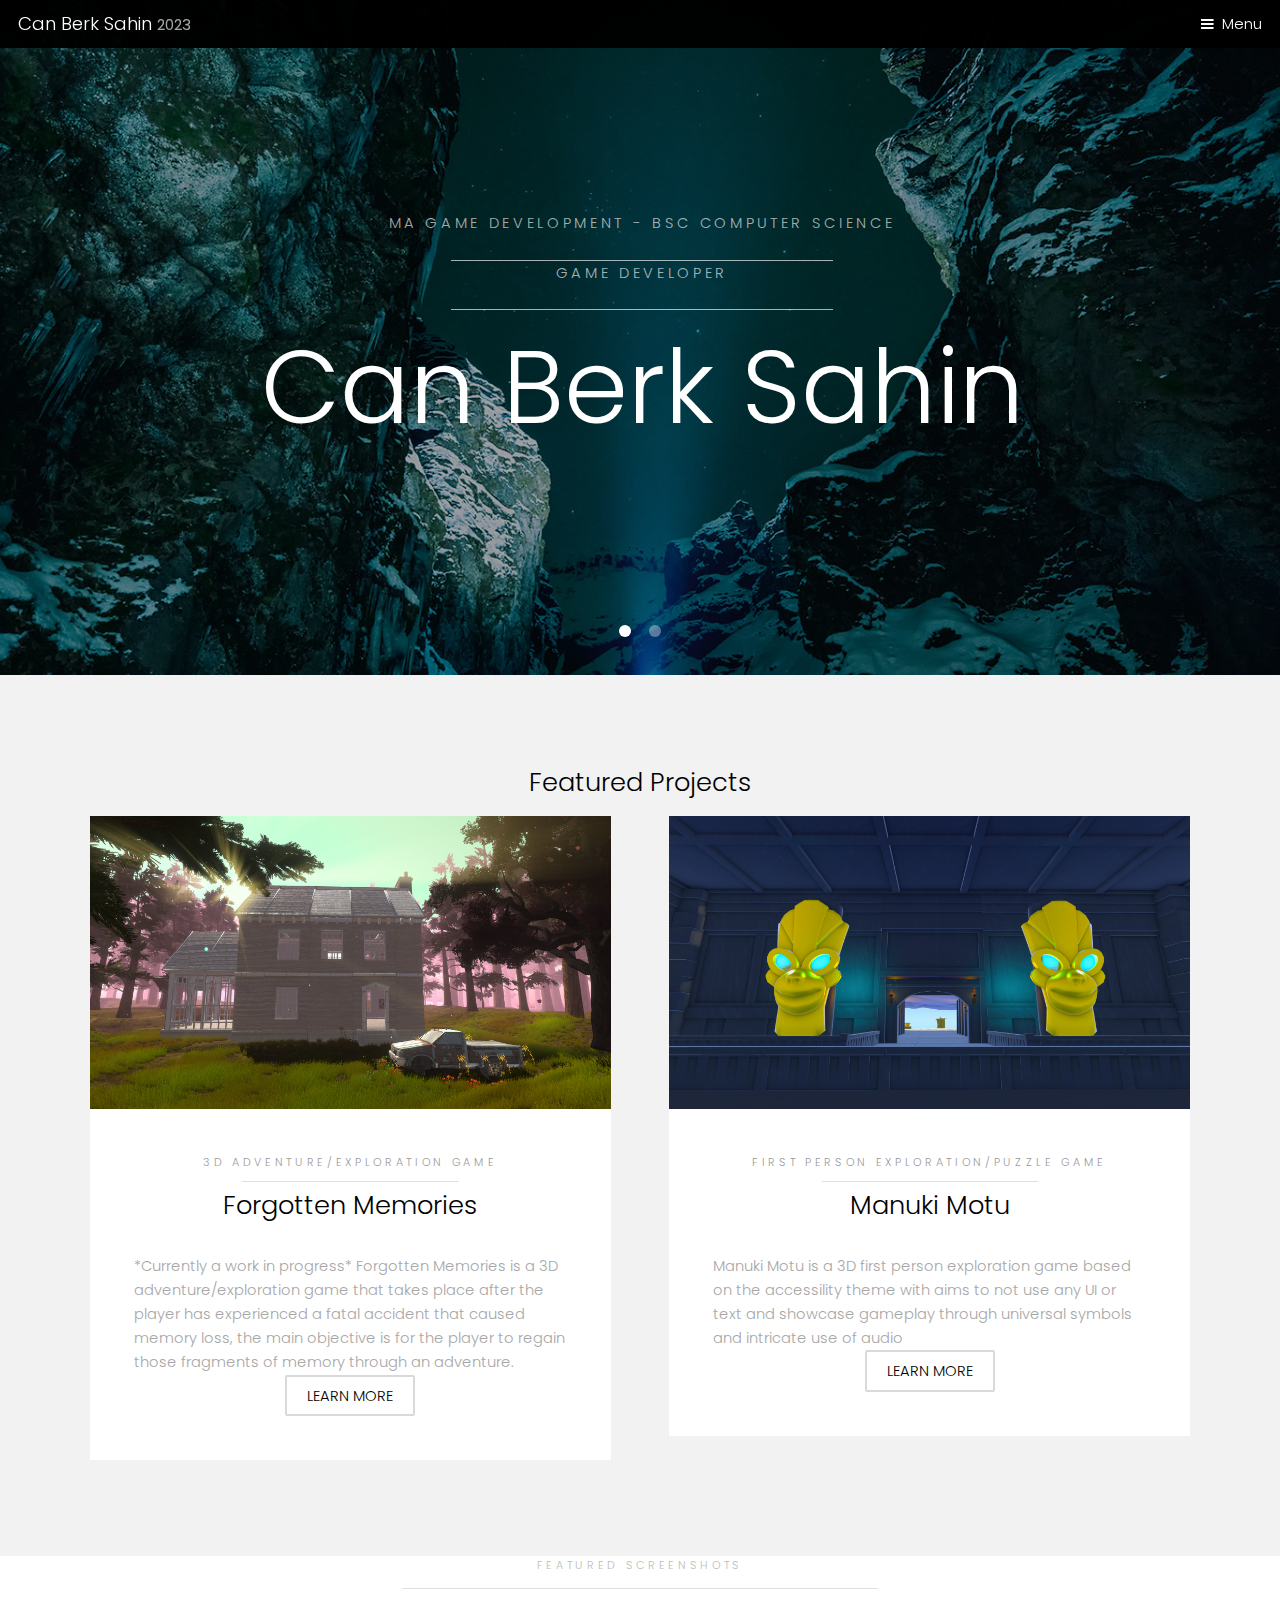
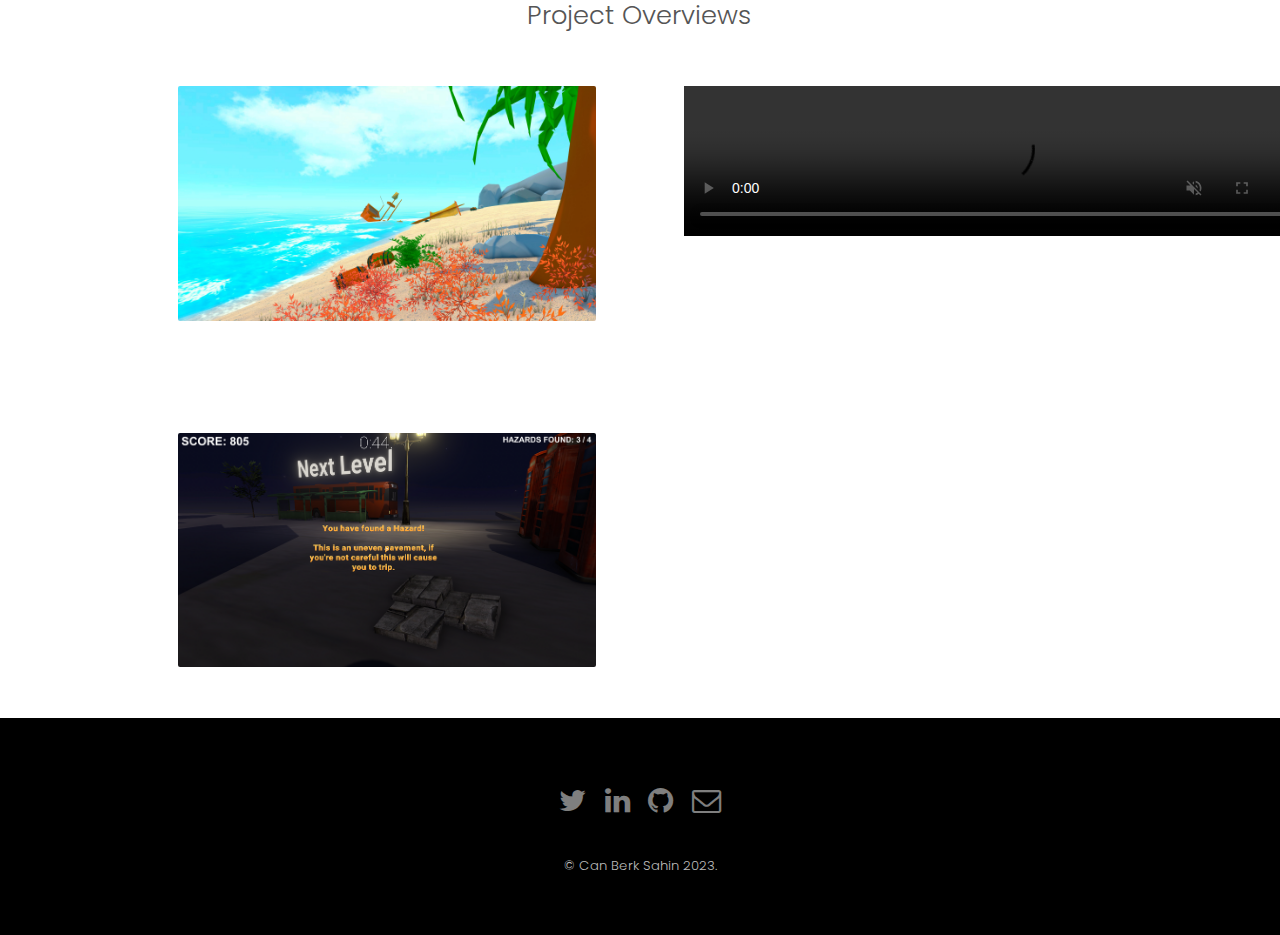
==== commit abada97c: "changes" ====
--- a/index.html
+++ b/index.html
@@ -9,13 +9,12 @@
 		<link rel="stylesheet" href="assets/css/main.css" />
 	</head>
 	<body>
-
 		<!-- Header -->
-			<header id="header" class="alt">
+			<header id="header">
 				<div class="logo"><a href="index.html">Can Berk Sahin <span>2023</span></a></div>
 				<a href="#menu">Menu</a>
+			
 			</header>
-
 		<!-- Nav -->
 			<nav id="menu">
 				<ul class="links">
@@ -28,18 +27,17 @@
 		<!-- Banner -->
 			<section class="banner full">
 				<article>
-					<img src="images/slide01.jpg" alt="" />
+					<img src="images/slide01.jpg"/>
 					<div class="inner">
 						<header>
 							<p>MA Game Development - BSc Computer Science</p>
-							<br>
 							<p>Game Developer</p>
 							<h2>Can Berk Sahin</h2>
 						</header>
 					</div>
 				</article>
 				<article>
-					<img src="images/slide02.jpg" alt="" />
+					<img src="images/slide02.jpg" />
 					<div class="inner">
 						<header>
 							<p>Skills</p>
@@ -47,8 +45,6 @@
 							<p>Languages  
 							<br>
 							<br>C#, Java, Python, R, HTML5, SQL
-							</p>
-							.
 							<p>Frameworks tools & Applications 
 							<br>	
 							<br>Unity, Git & Github, .NET, Trello, SQL,
@@ -63,7 +59,6 @@
 							<br> Technical Artist, Optimisation
 							<br> Software Application & Mobile Development	
 							</p>
-							
 						</header>
 					</div>
 				</article>
@@ -116,7 +111,7 @@
 			</section>
 
 		<!-- Two -->
-			<section id="three" class="wrapper style2">
+			<section id="three" class="container">
 				<div class="inner">
 					<header class="align-center">
 						<p class="special">Featured Screenshots</p>
@@ -124,8 +119,9 @@
 					</header>
 					<div class="gallery">
 						<div>
-							<div class="image fit">
-								<a href="#"><img src="images/motu1.jpg" alt="" /></a>
+							<div class="image fit"> 
+								<a href="#"><img src="images/motu1.jpg" alt="" /> </a>
+								<div class="text">This is the text that will appear</div>
 							</div>
 						</div>
 						<div>
--- a/assets/css/main.css
+++ b/assets/css/main.css
@@ -1876,6 +1876,45 @@
 	}
 
 /* Button */
+h1,p {
+	margin: 0;
+	padding: 0;
+}
+.imgtext {		
+	color: white;
+	background: rgba(0,0,0,0.4);
+	width: 155px;
+	height: 135px;
+	padding: 50px 15px 0 15px;
+	opacity: 0;
+	position: absolute;
+	bottom: 0px;
+	-webkit-transition: all 0.8s ease-in-out;
+	-o-transition: all 0.8s ease-in-out;
+	transition: all 0.8s ease-in-out;
+}
+.pic {
+   position: relative;
+	overflow: hidden;
+	width: 185px;
+	height: 185px;
+	margin: 50px auto;
+}
+.pic:hover img {
+-webkit-transition: all 0.3s ease-in-out;
+-o-transition: all 0.3s ease-in-out;
+transition: all 0.3s ease-in-out;
+-webkit-filter: blur(2px);
+-moz-filter: blur(2px);
+-ms-filter: blur(2px);
+-o-filter: blur(2px);
+filter: blur(2px);
+transform: scale(1.08);
+}
+.imgtext:hover {
+	-webkit-opacity: 40;
+	opacity: 40;
+}
 
 	input[type="submit"],
 	input[type="reset"],
@@ -1974,6 +2013,8 @@
 			}
 
 		}
+	
+		
 
 	input[type="submit"],
 	input[type="reset"],
@@ -3534,6 +3575,8 @@
 			}
 
 		}
+	
+	
 
 	.gallery {
 		width: 100%;
@@ -3562,7 +3605,22 @@
 			-ms-flex-grow: 0;
 			flex-grow: 0;
 		}
-
+		.image {
+			filter: blur(0);
+			transition: filter 0.8s ease-in-out;
+		}
+		.gallery:hover .image {
+			transition: visibility 1s ease-in-out;
+			filter: blur(1.2px);
+			visibility: visible;
+		}
+		.text {
+			visibility: hidden;
+		}
+		.gallery:hover .text {
+			transition: filter 2s ease-in-out;
+			visibility: visible;
+		}
 		.gallery > * {
 			width: 50%;
 		}
@@ -4273,6 +4331,7 @@
 
 		body.is-mobile .banner > article {
 			background-attachment: scroll;
+			
 		}
 
 /* Main */
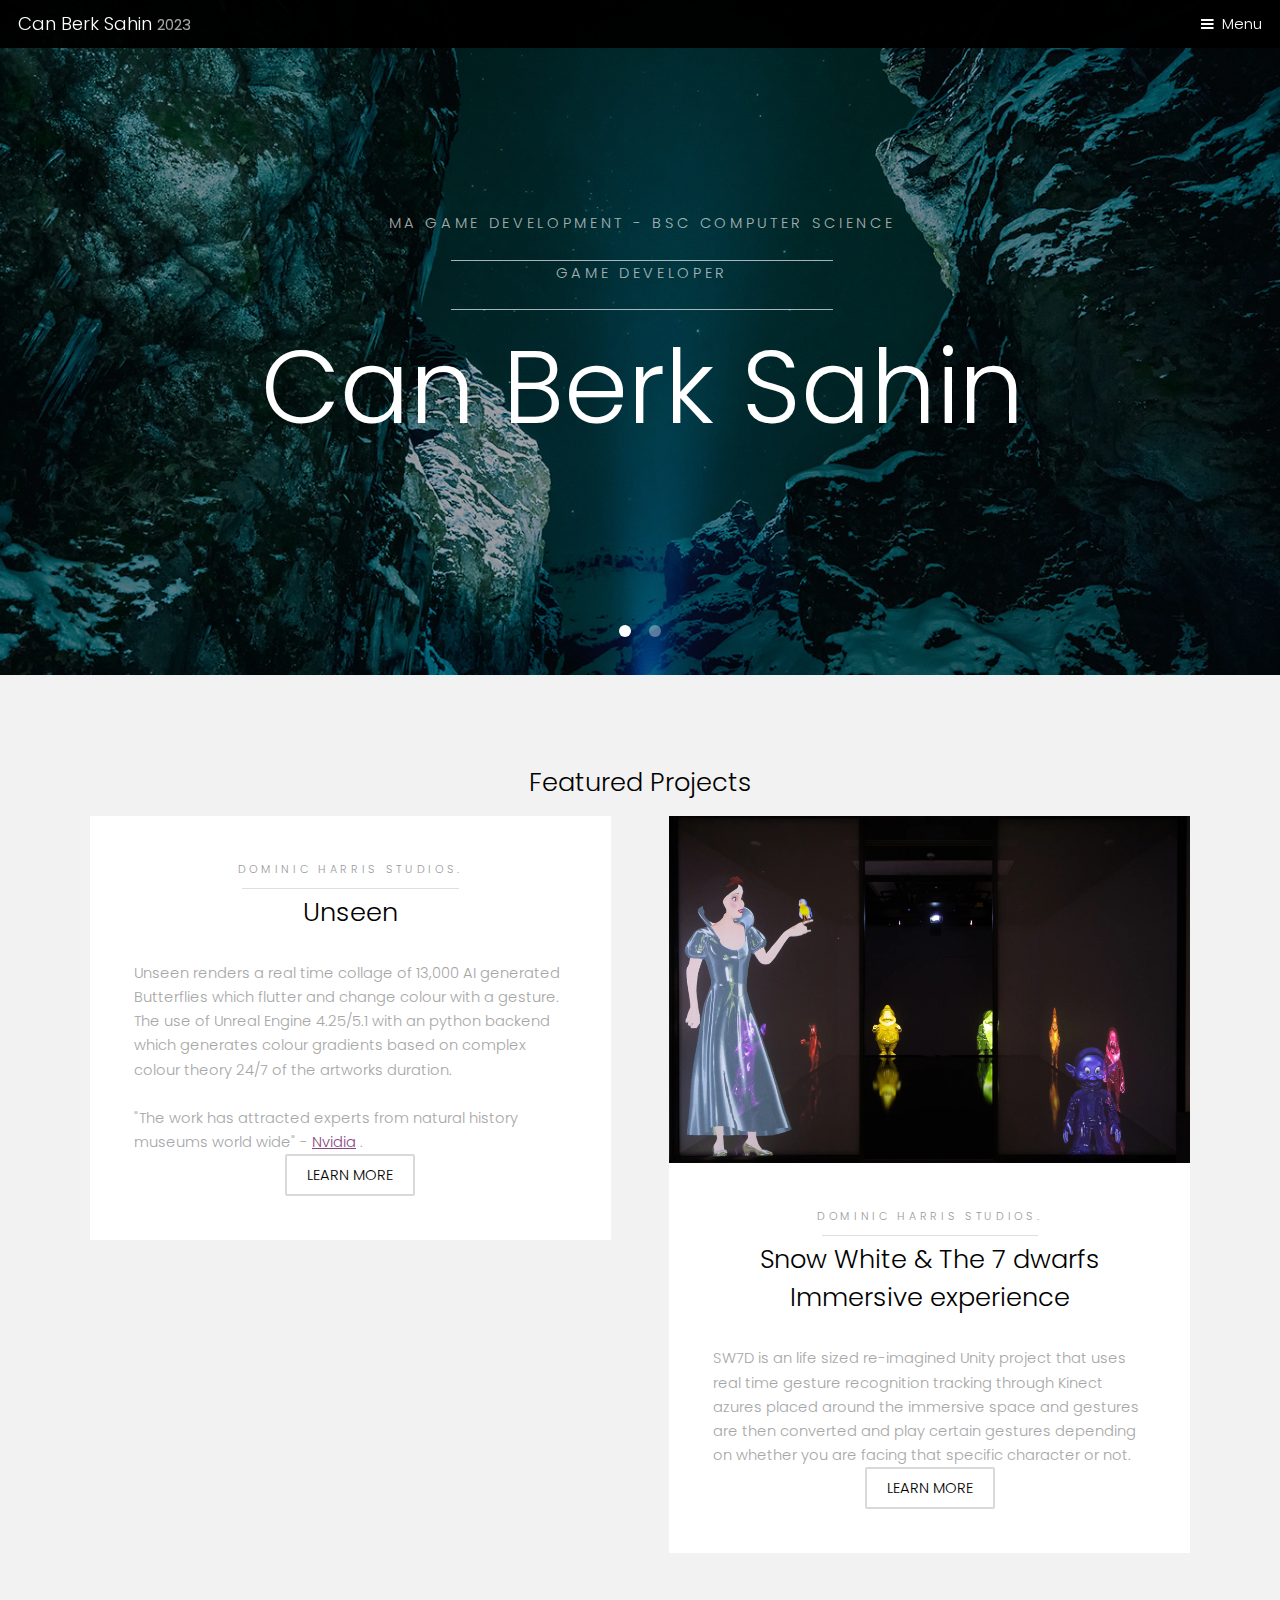
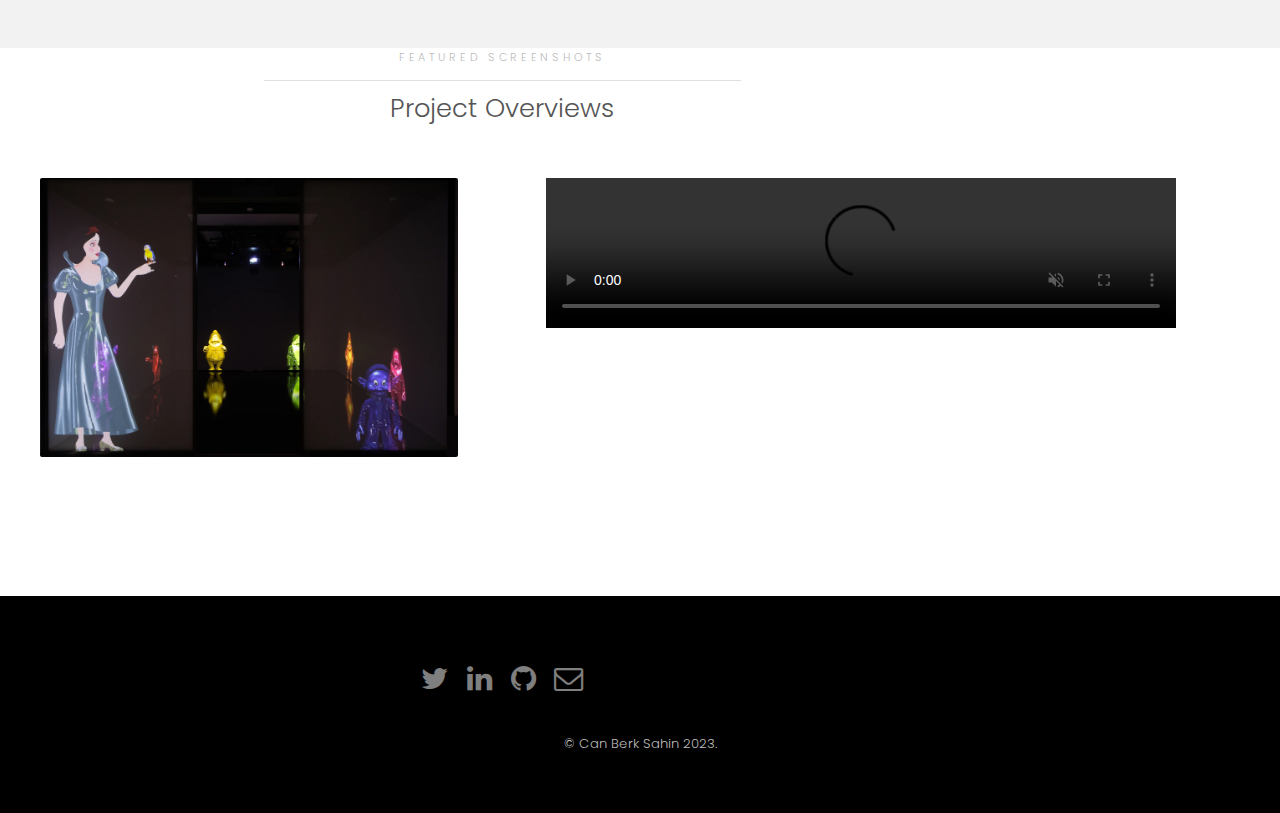
==== commit f7e2ded2: "website additions and layout changes" ====
--- a/index.html
+++ b/index.html
@@ -73,14 +73,20 @@
 						<div>
 							<div class="box">
 								<div class="image fit">
-									<img src="images/forgotten2.jpg" alt="" /> 
+									<img src="images/Unseen1.jpg" alt="" /> 
 								</div>
 								<div class="content">
 									<header class="align-center">
-										<p>3D Adventure/Exploration Game</p>
-										<h2>Forgotten Memories</h2>
+										<p>Dominic Harris Studios.</p>
+										<h2>Unseen</h2>
 									</header>
-									<p> *Currently a work in progress* Forgotten Memories is a 3D adventure/exploration game that takes place after the player has experienced a fatal accident that caused memory loss, the main objective is for the player to regain those fragments of memory through an adventure.</p>
+									<p> 
+										Unseen renders a real time collage of 13,000 AI generated Butterflies which flutter and change colour with a gesture.
+										The use of Unreal Engine 4.25/5.1 with an python backend which generates colour gradients based on complex colour theory 24/7 of the artworks duration.
+										<br>
+										<br>
+										"The work has attracted experts from natural history museums world wide" - <a href="https://blogs.nvidia.com/blog/2023/05/25/ai-artist-dominic-harris/" target="_blank">Nvidia</a> .
+									</p>
 									<footer class="align-center">
 										<a href="projects.html" class="button alt">Learn More</a>
 									</footer>
@@ -91,14 +97,17 @@
 						<div>
 							<div class="box">
 								<div class="image fit">
-									<img src="images/motu2.jpg" alt="" />
+									<img src="images/SW.png" alt="" />
 								</div>
 								<div class="content">
 									<header class="align-center">
-										<p>First person exploration/puzzle game</p>
-										<h2>Manuki Motu</h2>
+										<p>Dominic Harris Studios.</p>
+										<h2>Snow White & The 7 dwarfs Immersive experience</h2>
 									</header>
-									<p> Manuki Motu is a 3D first person exploration game based on the accessility theme with aims to not use any UI or text and showcase gameplay through universal symbols and  intricate use of audio</p>
+									<p> 
+										SW7D is an life sized re-imagined Unity project that uses real time gesture recognition tracking through Kinect azures placed around the immersive space and gestures are then converted and play certain gestures depending on whether you are facing that specific character or not.
+										
+									</p>
 									<footer class="align-center">
 										<a href="projects.html" class="button alt">Learn More</a>
 									</footer>
@@ -120,8 +129,8 @@
 					<div class="gallery">
 						<div>
 							<div class="image fit"> 
-								<a href="#"><img src="images/motu1.jpg" alt="" /> </a>
-								<div class="text">This is the text that will appear</div>
+								<a href="#"><img src="images/SW.png" alt="" /> </a>
+								<div class="text"></div>
 							</div>
 						</div>
 						<div>
@@ -137,12 +146,12 @@
 						</div>
 						<div>
 							<div class="image fit">
-								<a href="#"><img src="images/level 2_2.png" alt="" /></a>
+								<a href="#"><img src="images/Unseen.jpg" alt="" /></a>
 							</div>
 						</div>
 							<div>
 								<div class="image fit">
-									<a href="#"><img src="images/fmchurch.png" alt="" /></a>
+									<a href="#"><img src="images/together we survive gif.gif" alt="" /></a>
 								</div>
 							</div>
 						</div>
--- a/assets/css/main.css
+++ b/assets/css/main.css
@@ -1,6 +1,7 @@
 @charset "UTF-8";
 @import url(font-awesome.min.css);
 @import url("https://fonts.googleapis.com/css?family=Poppins:300,400,500,600,700");
+
 
 
 /* Reset */
@@ -14,6 +15,8 @@
 		vertical-align: baseline;
 	}
 
+	
+
 
 	article, aside, details, figcaption, figure, footer, header, hgroup, menu, nav, section {
 		display: block;
@@ -56,14 +59,14 @@
 /* Containers */
 
 	.container {
-		margin-left: auto;
+		margin-left: 2%;
 		margin-right: auto;
 	}
 
 	.container.\31 25\25 {
 		width: 100%;
-		max-width: 100rem;
-		min-width: 80rem;
+		max-width: 80rem;
+		min-width: 20rem;
 	}
 
 	.container.\37 5\25 {
@@ -79,7 +82,7 @@
 	}
 
 	.container {
-		width: 80rem;
+		width: 100rem;
 	}
 
 	@media screen and (max-width: 1680px) {
@@ -1900,17 +1903,7 @@
 	height: 185px;
 	margin: 50px auto;
 }
-.pic:hover img {
--webkit-transition: all 0.3s ease-in-out;
--o-transition: all 0.3s ease-in-out;
-transition: all 0.3s ease-in-out;
--webkit-filter: blur(2px);
--moz-filter: blur(2px);
--ms-filter: blur(2px);
--o-filter: blur(2px);
-filter: blur(2px);
-transform: scale(1.08);
-}
+
 .imgtext:hover {
 	-webkit-opacity: 40;
 	opacity: 40;
@@ -3609,11 +3602,6 @@
 			filter: blur(0);
 			transition: filter 0.8s ease-in-out;
 		}
-		.gallery:hover .image {
-			transition: visibility 1s ease-in-out;
-			filter: blur(1.2px);
-			visibility: visible;
-		}
 		.text {
 			visibility: hidden;
 		}
@@ -4337,10 +4325,10 @@
 /* Main */
 
 	#main {
-		padding: 4rem 0 2rem 0 ;
-	}
-
-		@media screen and (max-width: 736px) {
+		padding: 3rem 0 2rem 0 ;
+	}
+
+		@media screen and (max-width: 100px) {
 
 			#main {
 				padding: 3rem 0 1rem 0 ;
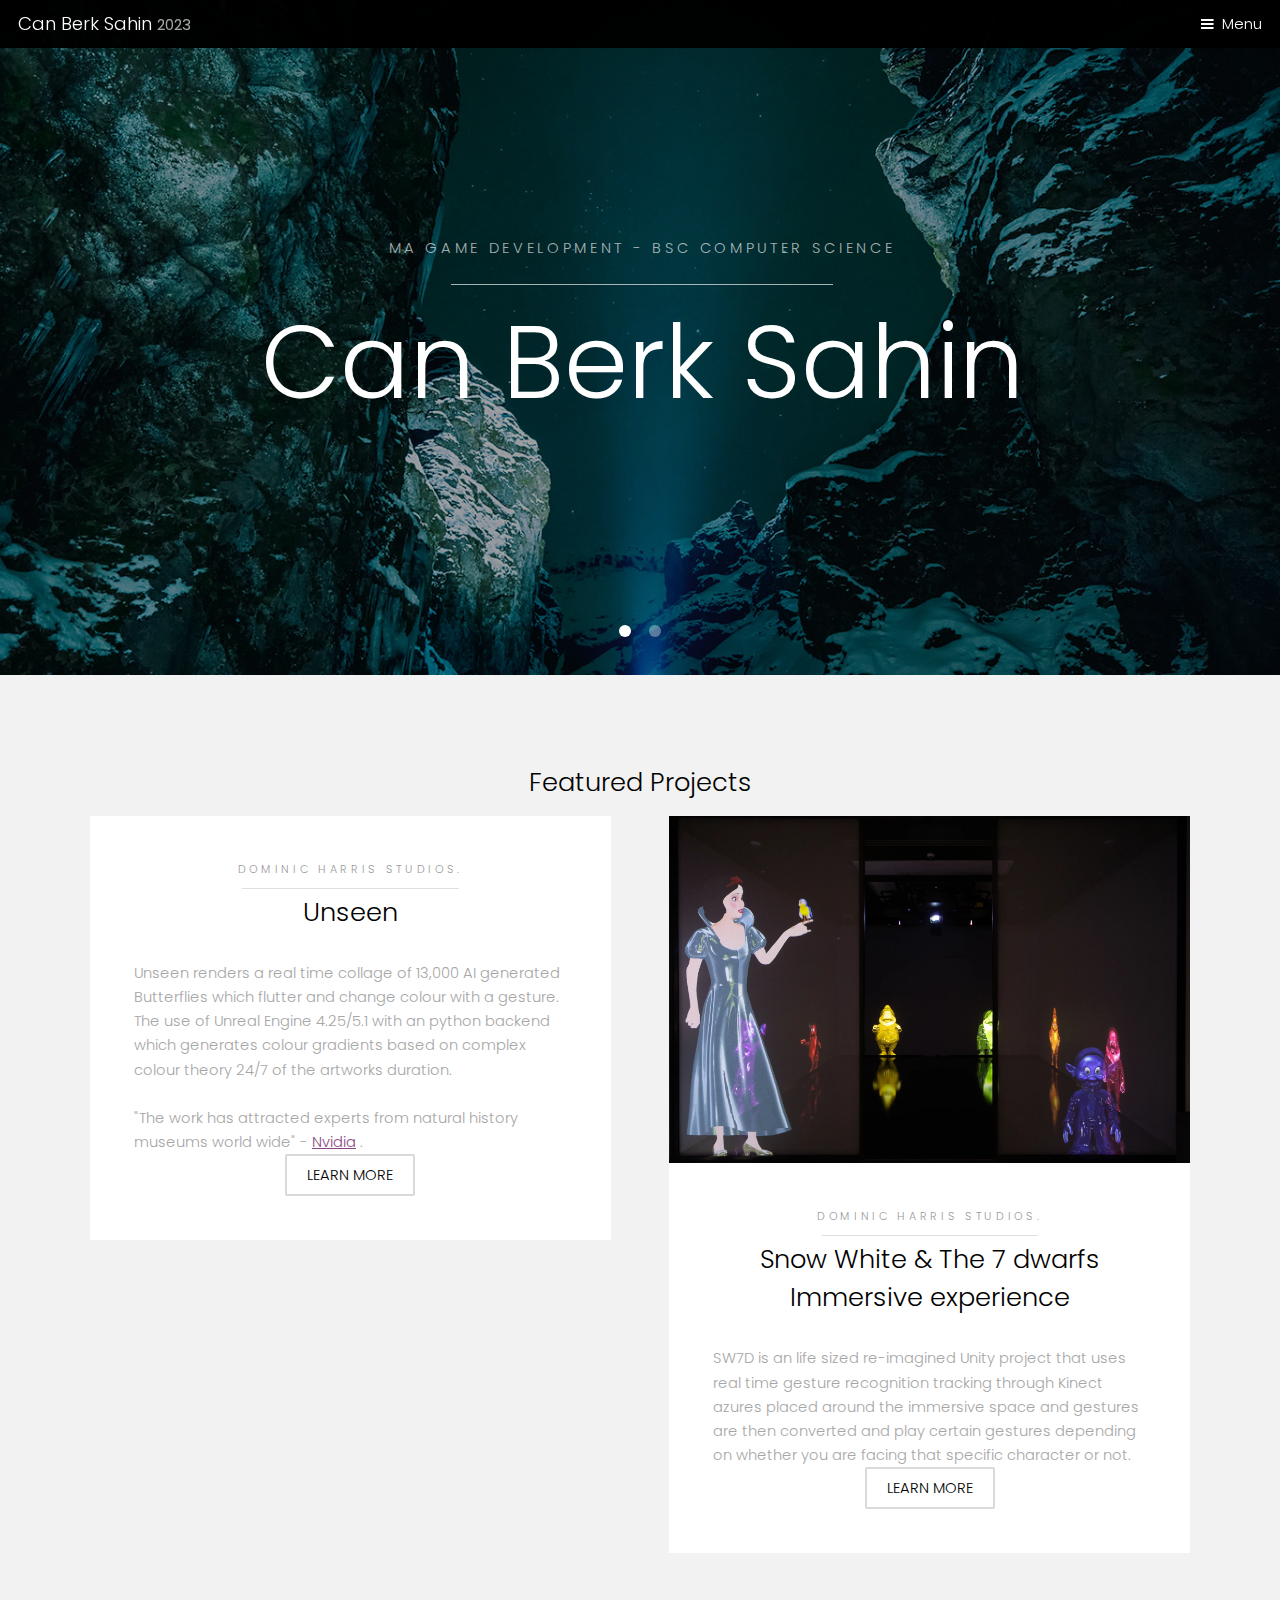
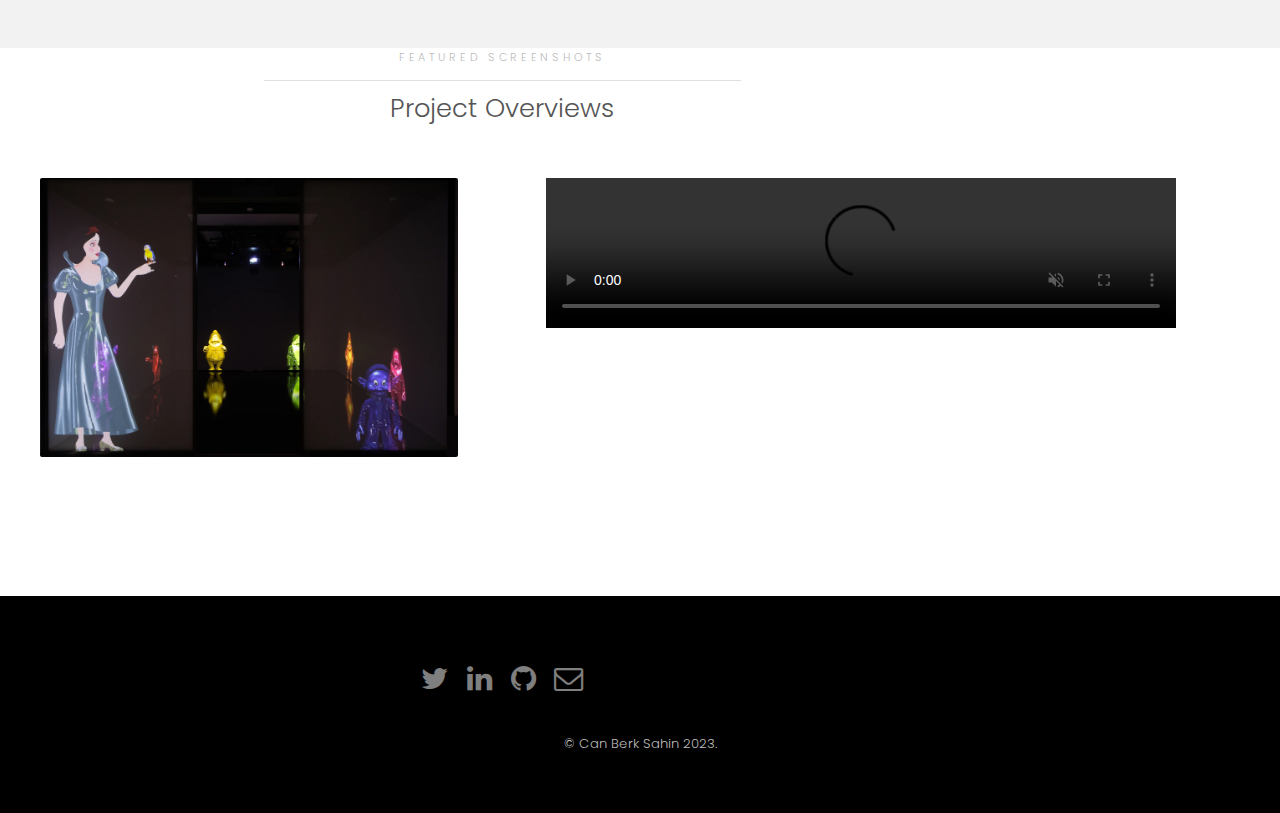
==== commit dbddf910: "Changes v4" ====
--- a/index.html
+++ b/index.html
@@ -31,7 +31,6 @@
 					<div class="inner">
 						<header>
 							<p>MA Game Development - BSc Computer Science</p>
-							<p>Game Developer</p>
 							<h2>Can Berk Sahin</h2>
 						</header>
 					</div>
@@ -47,7 +46,7 @@
 							<br>C#, Java, Python, R, HTML5, SQL
 							<p>Frameworks tools & Applications 
 							<br>	
-							<br>Unity, Git & Github, .NET, Trello, SQL,
+							<br>Unity,Unreal Engine 4 & 5, Plastic SCM, Git & Github, .NET, Trello, SQL,
 							<br> Visual Studio Code, Sony Vegas Pro, 
 							<br> Adobe Effects/Premier Pro & Adobe Photoshop.	
 							<br> Cinema4D
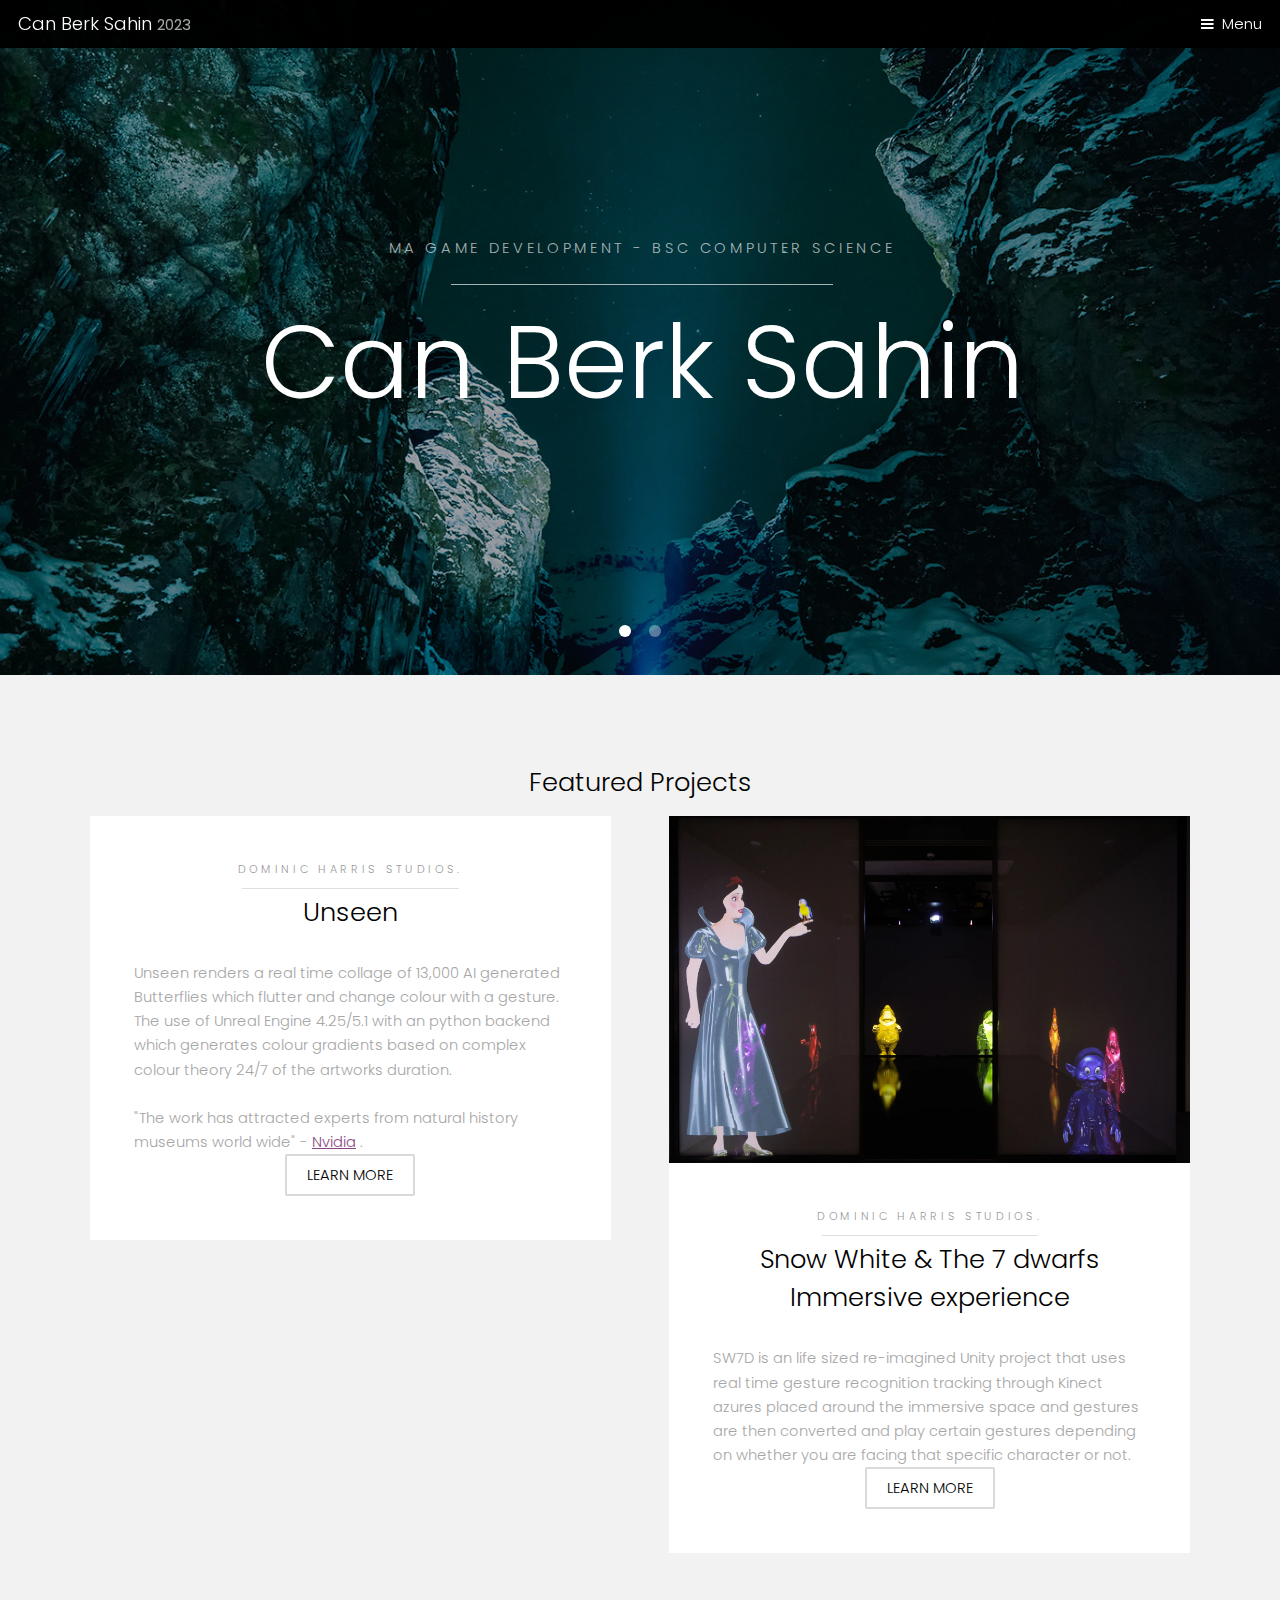
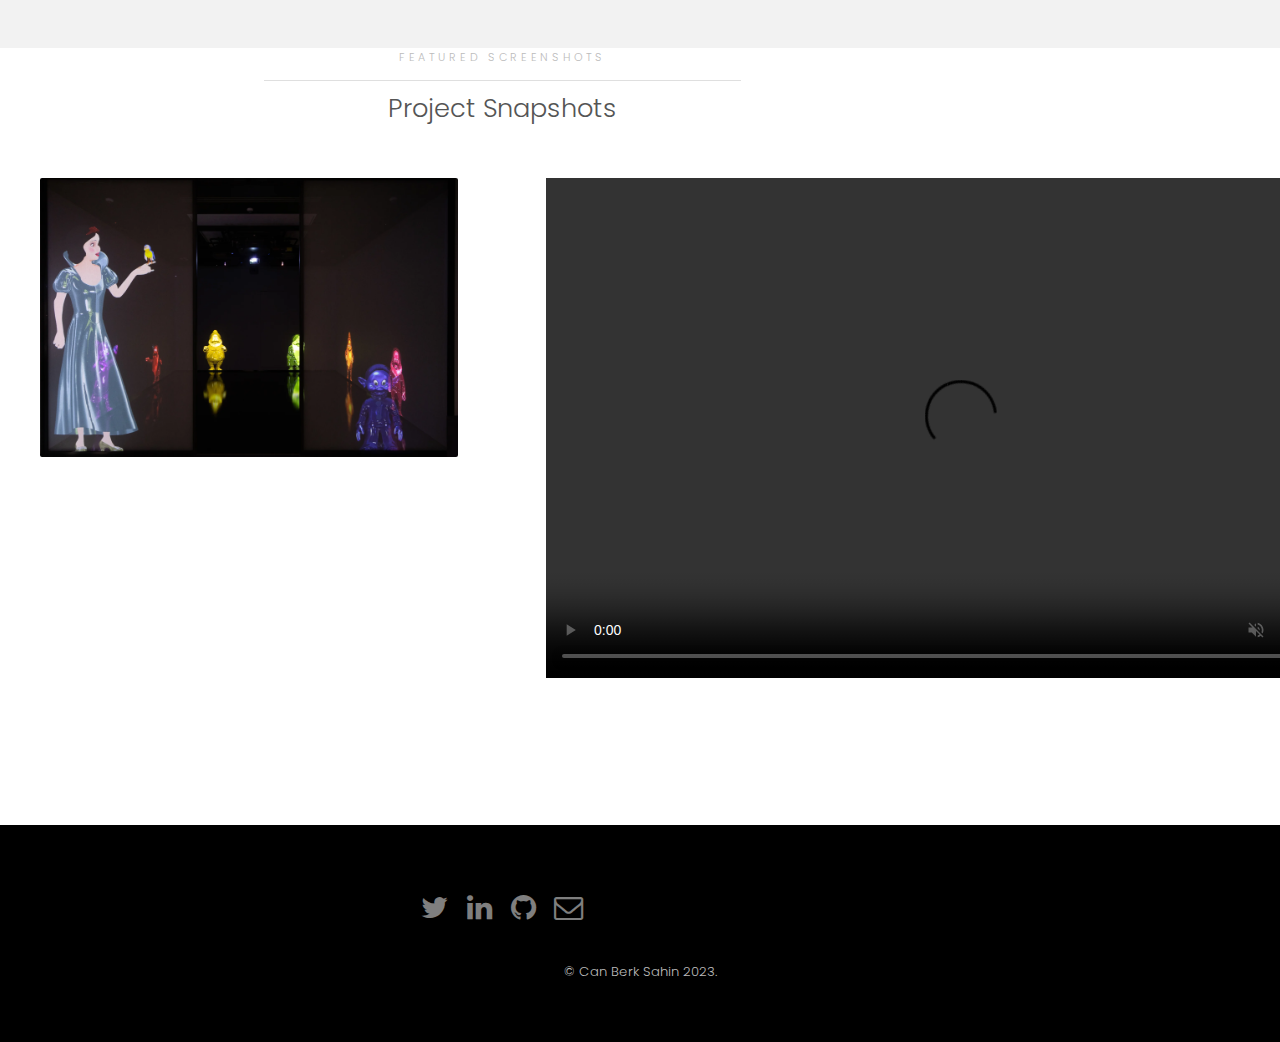
==== commit 802c5fe0: "Issues with displaying images fixed" ====
--- a/index.html
+++ b/index.html
@@ -72,7 +72,7 @@
 						<div>
 							<div class="box">
 								<div class="image fit">
-									<img src="images/Unseen1.jpg" alt="" /> 
+									<img src="images/Unseen1.png" alt="" /> 
 								</div>
 								<div class="content">
 									<header class="align-center">
@@ -123,7 +123,7 @@
 				<div class="inner">
 					<header class="align-center">
 						<p class="special">Featured Screenshots</p>
-						<h2>Project Overviews</h2>
+						<h2>Project Snapshots</h2>
 					</header>
 					<div class="gallery">
 						<div>
@@ -134,7 +134,7 @@
 						</div>
 						<div>
 							<div class="image fit">
-								<video loop autoplay muted controls width="630">
+								<video loop autoplay muted controls width="830" height="500">
 
 									<source src="images/fm3.mp4"
 											type="video/mp4">
--- a/assets/css/main.css
+++ b/assets/css/main.css
@@ -1818,6 +1818,11 @@
 		.box .image.small{
 			margin: 1px;;
 			size: 100px;
+			border-radius: 50%;
+		}
+		.box .image.big{
+			margin: 1px;;
+			size: 300px;
 			border-radius: 50%;
 		}
 
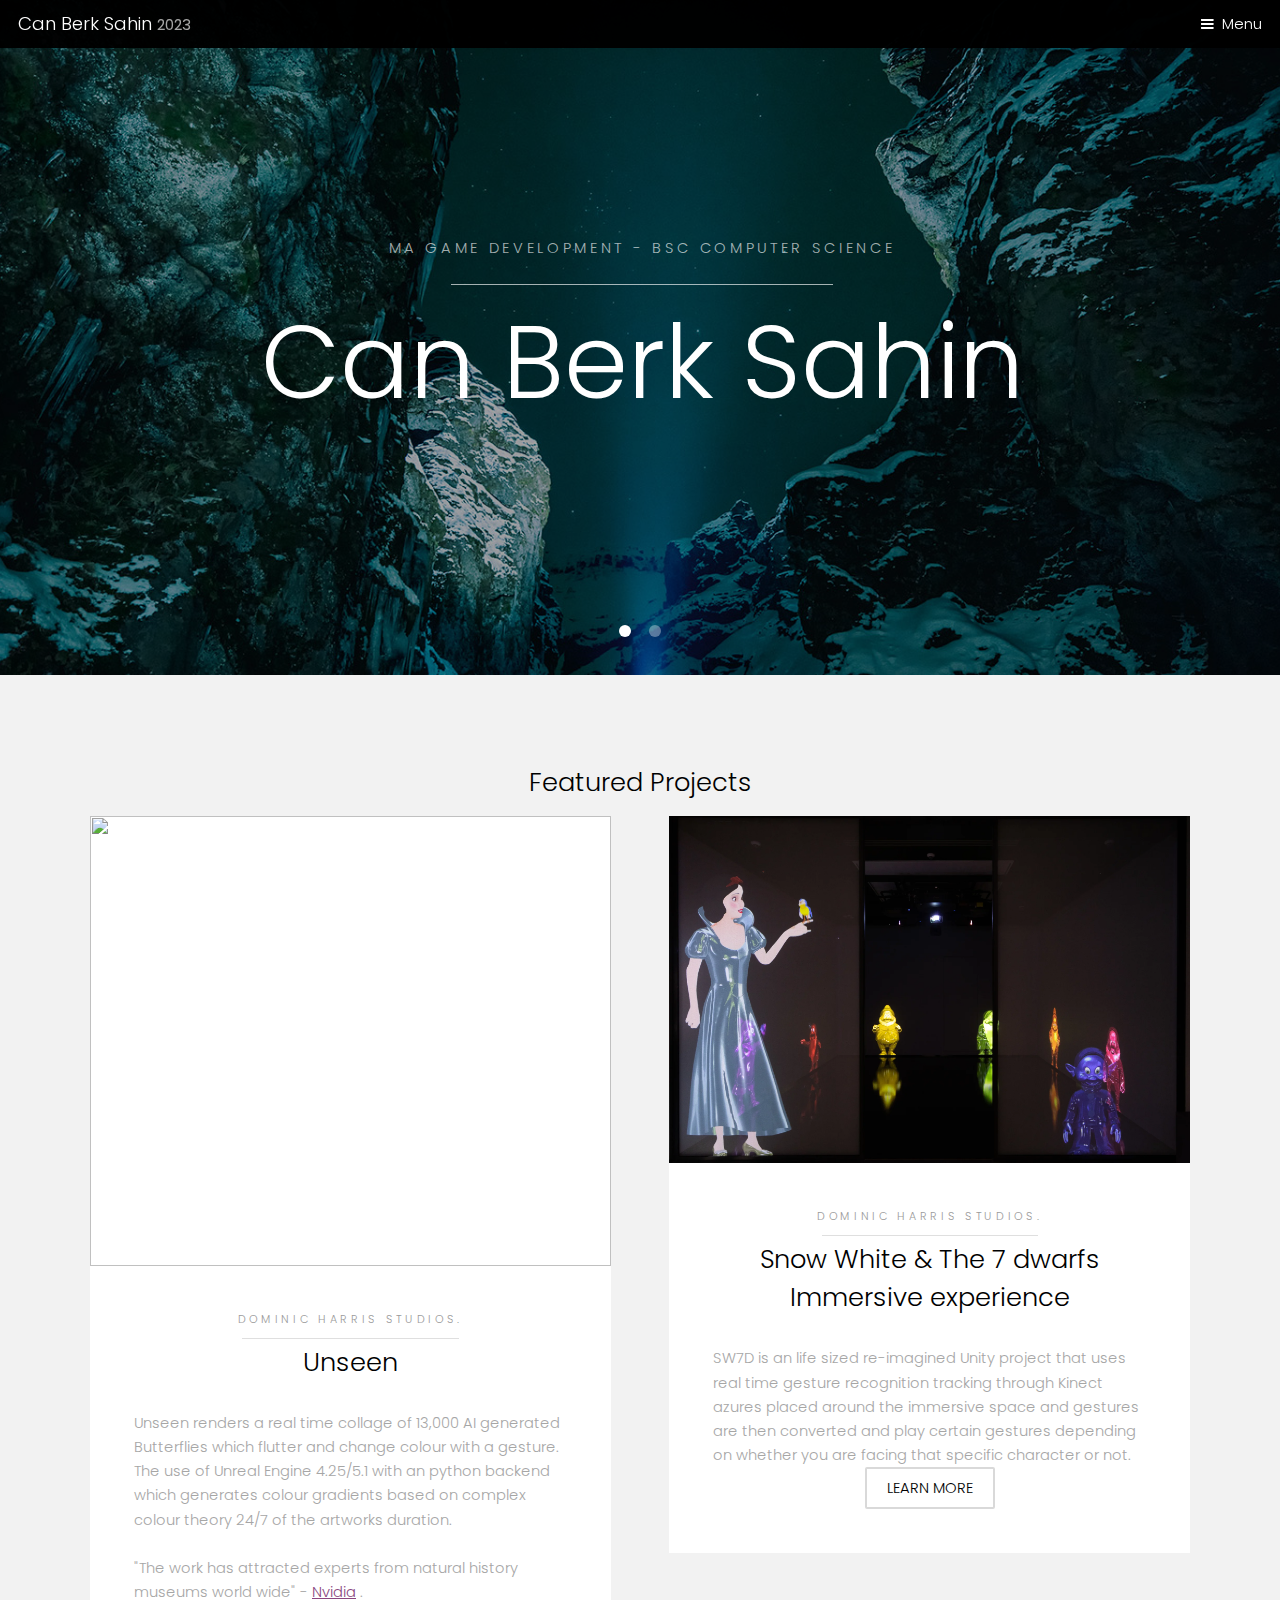
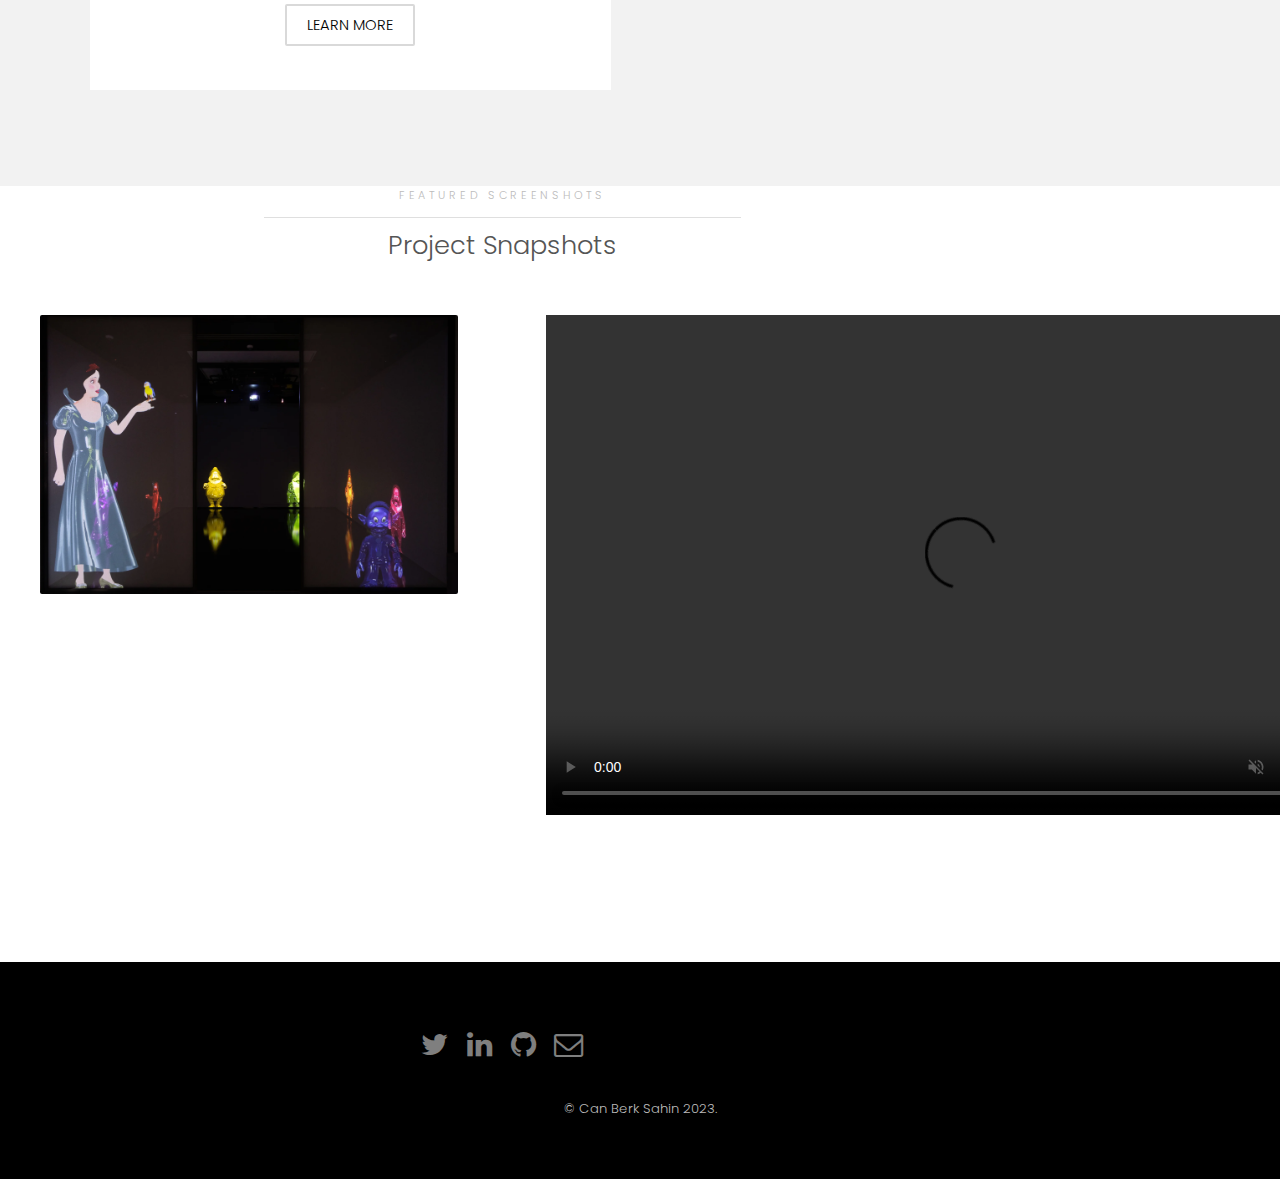
==== commit 0eec77cb: "++" ====
--- a/index.html
+++ b/index.html
@@ -72,7 +72,7 @@
 						<div>
 							<div class="box">
 								<div class="image fit">
-									<img src="images/Unseen1.png" alt="" /> 
+									<img src="images/Unseen1.png" width="100" height="450"/> 
 								</div>
 								<div class="content">
 									<header class="align-center">
--- a/assets/css/main.css
+++ b/assets/css/main.css
@@ -2237,6 +2237,8 @@
 		input[type="radio"]:checked + label:before {
 			content: '\f00c';
 		}
+	
+
 
 	input[type="checkbox"] + label:before {
 		border-radius: 2px;
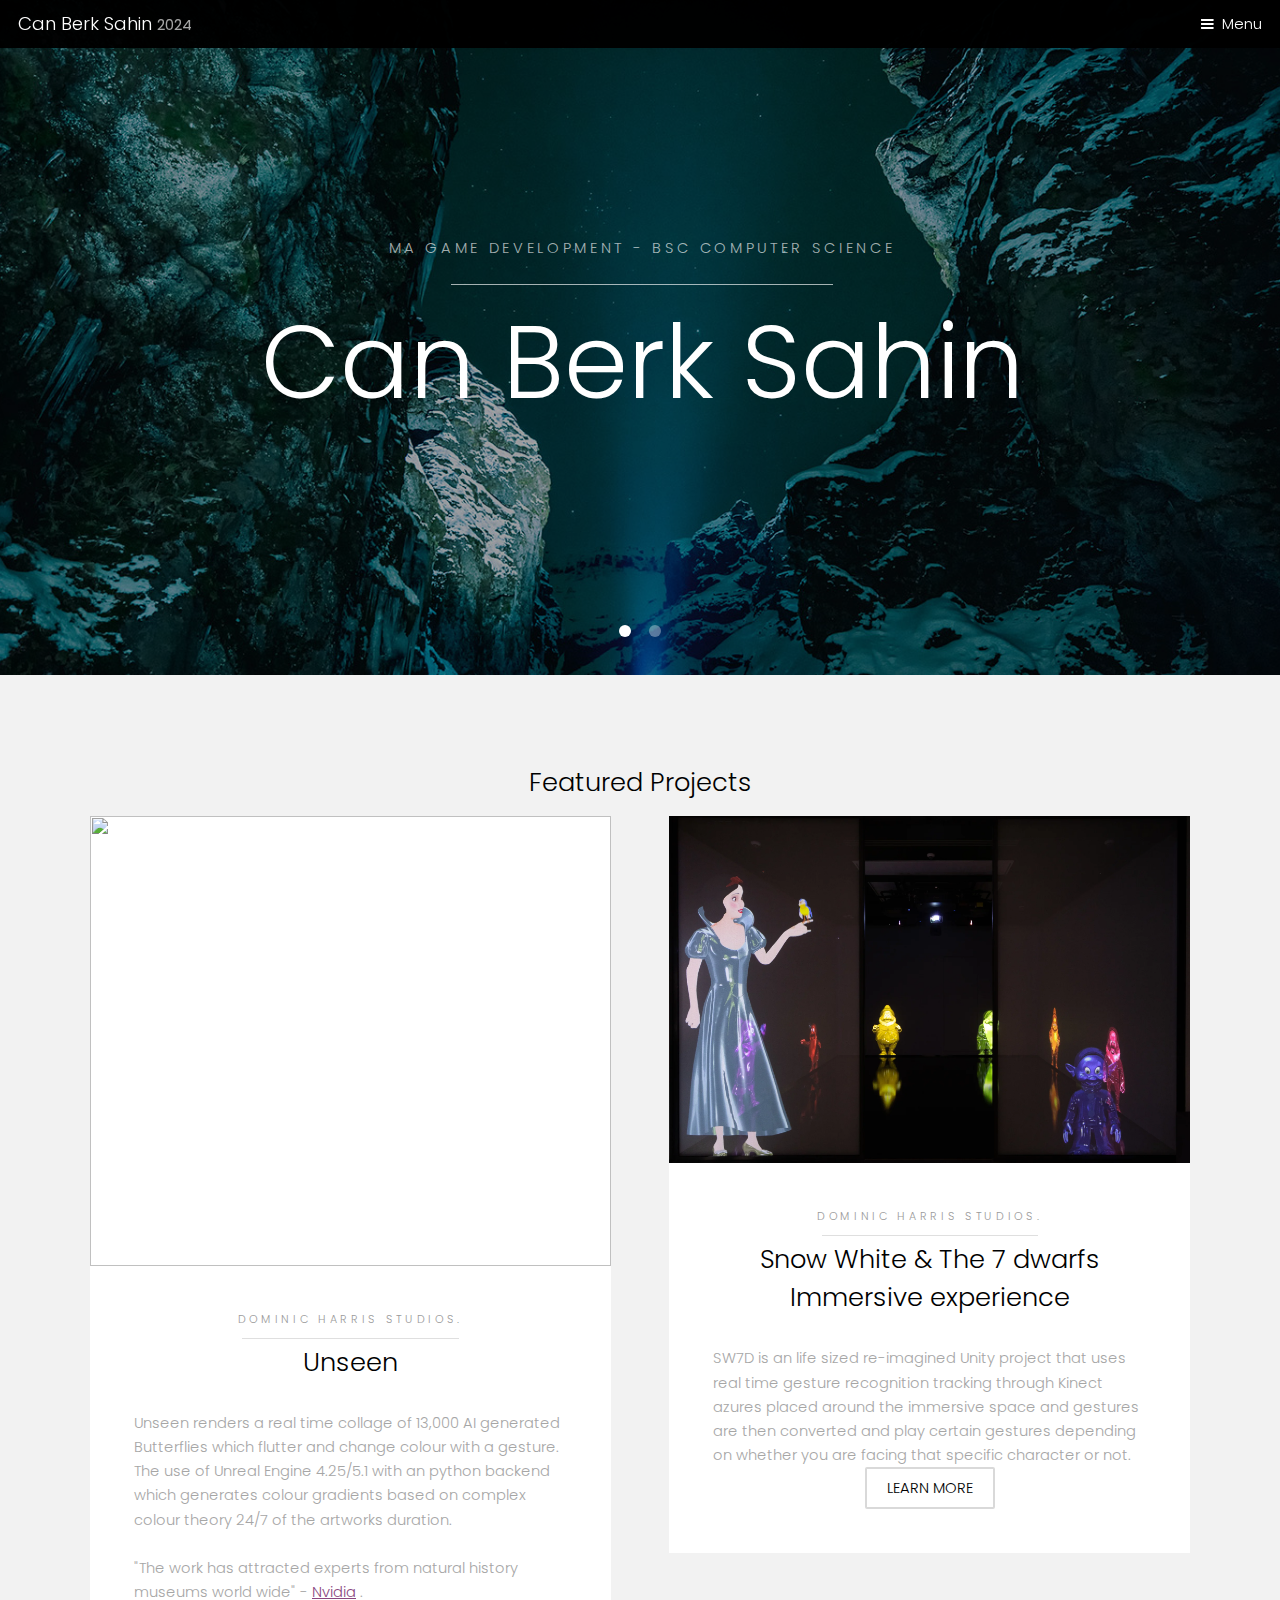
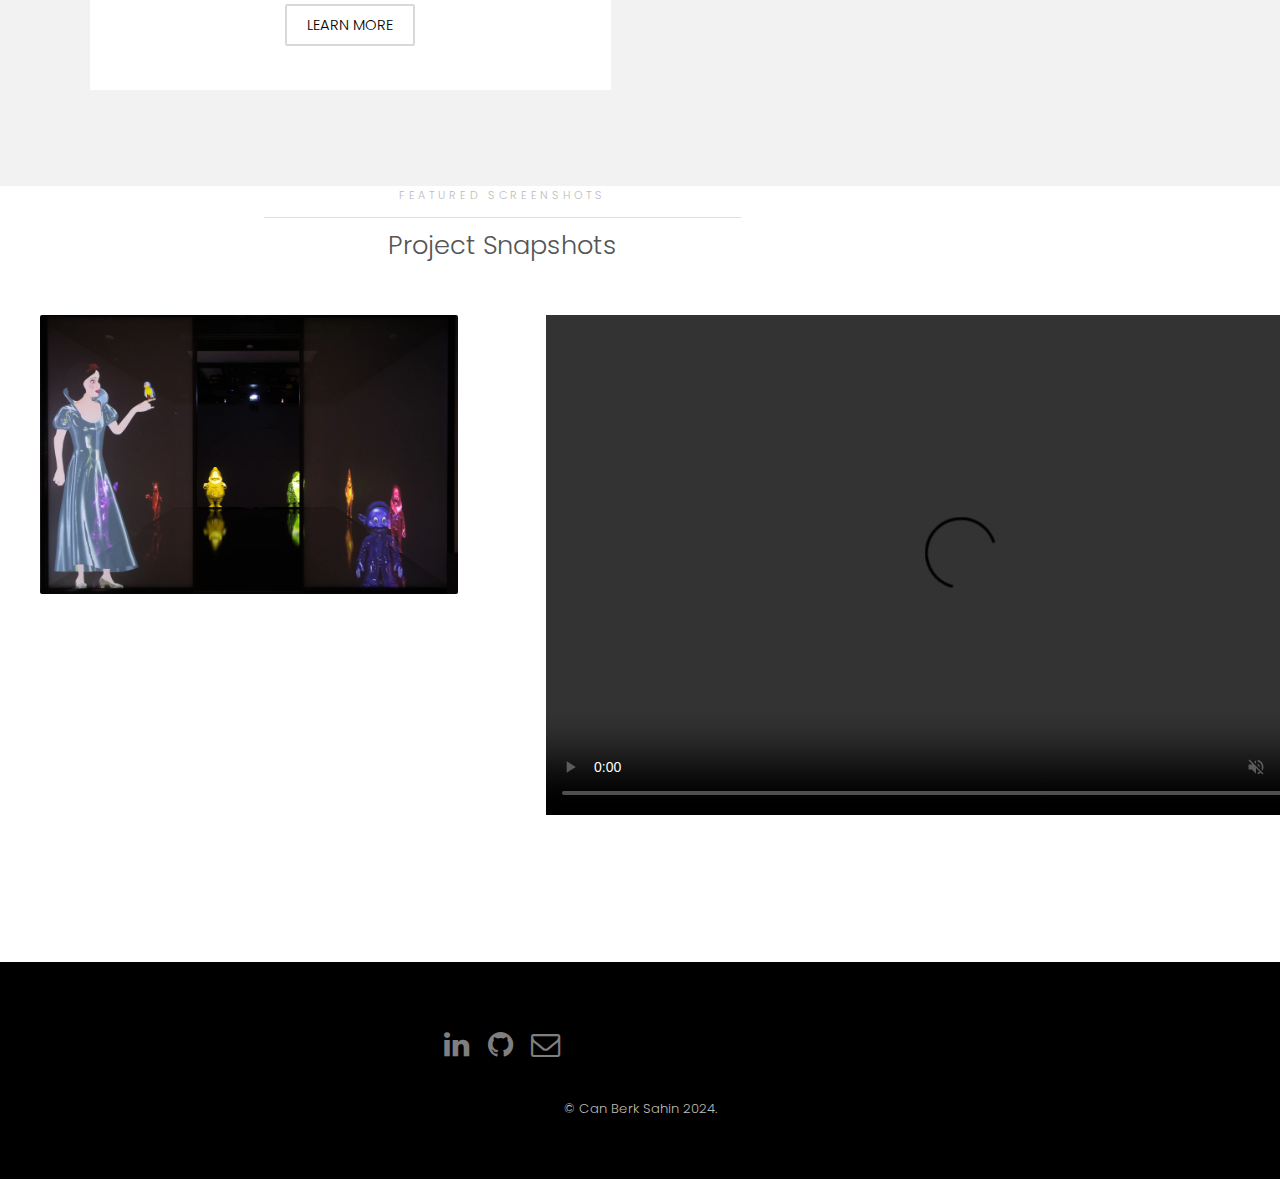
==== commit c46fae1b: "Server Side PHP integration" ====
--- a/index.html
+++ b/index.html
@@ -11,7 +11,7 @@
 	<body>
 		<!-- Header -->
 			<header id="header">
-				<div class="logo"><a href="index.html">Can Berk Sahin <span>2023</span></a></div>
+				<div class="logo"><a href="index.html">Can Berk Sahin <span>2024</span></a></div>
 				<a href="#menu">Menu</a>
 			
 			</header>
@@ -21,6 +21,7 @@
 					<li><a href="index.html">Home</a></li>
 					<li><a href="about.html">About me</a></li>
 					<li><a href="projects.html">Projects</a></li>
+					<li><a href="contact.html">Contact</a></li>
 				</ul>
 			</nav>
 
@@ -163,14 +164,13 @@
 			<footer id="footer">
 				<div class="container">
 					<ul class="icons">
-						<li><a href="https://twitter.com/Can_GameDev" class="icon fa-twitter"><span class="label">Twitter</span></a></li>
 						<li><a href="https://www.linkedin.com/in/canberksahin/" class="icon fa-linkedin"><span class="label">Facebook</span></a></li>
 						<li><a href="https://github.com/CanBerkSahin-io" class="icon fa-github"><span class="label">Instagram</span></a></li>
 						<li><a href="mailto: canberksahin97@gmail.com" class="icon fa-envelope-o"><span class="label">Email</span></a></li>
 					</ul>
 				</div>
 				<div class="copyright">
-					&copy; Can Berk Sahin 2023.
+					&copy; Can Berk Sahin 2024.
 				</div>
 			</footer>
 
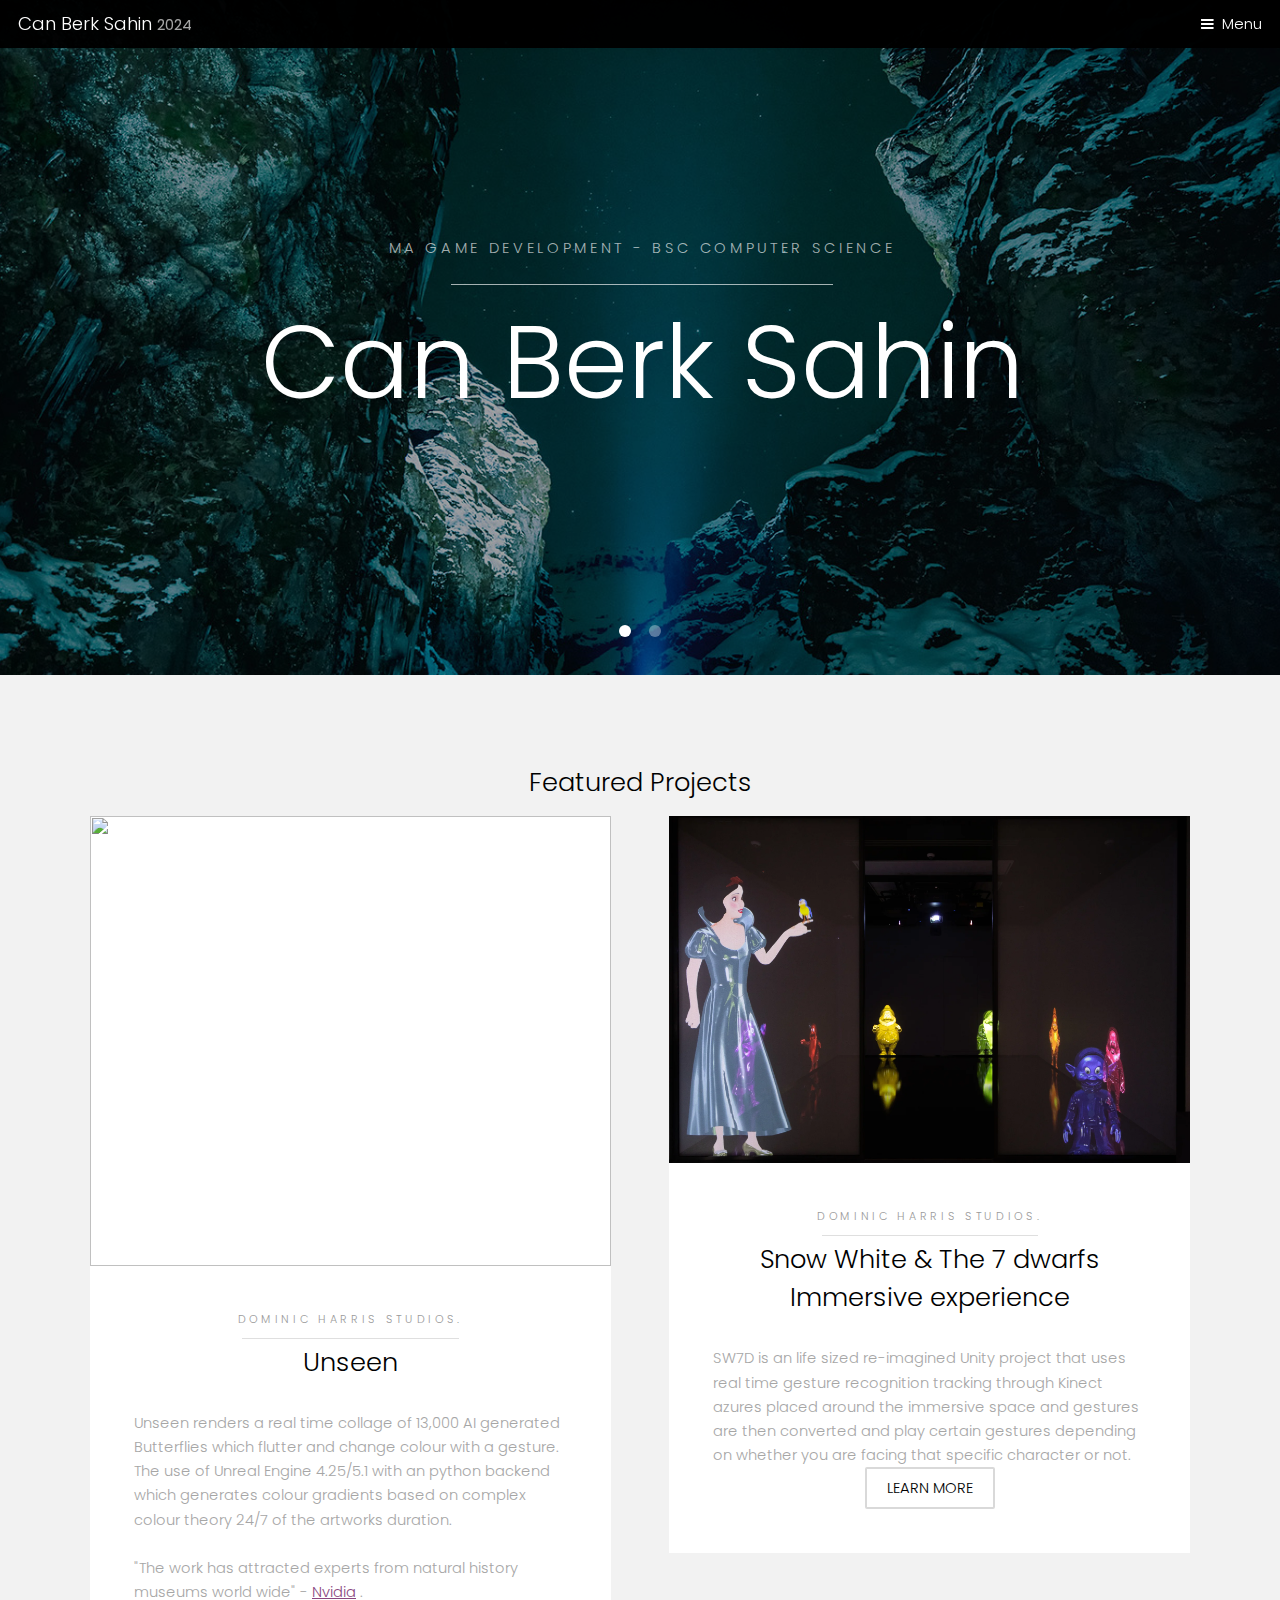
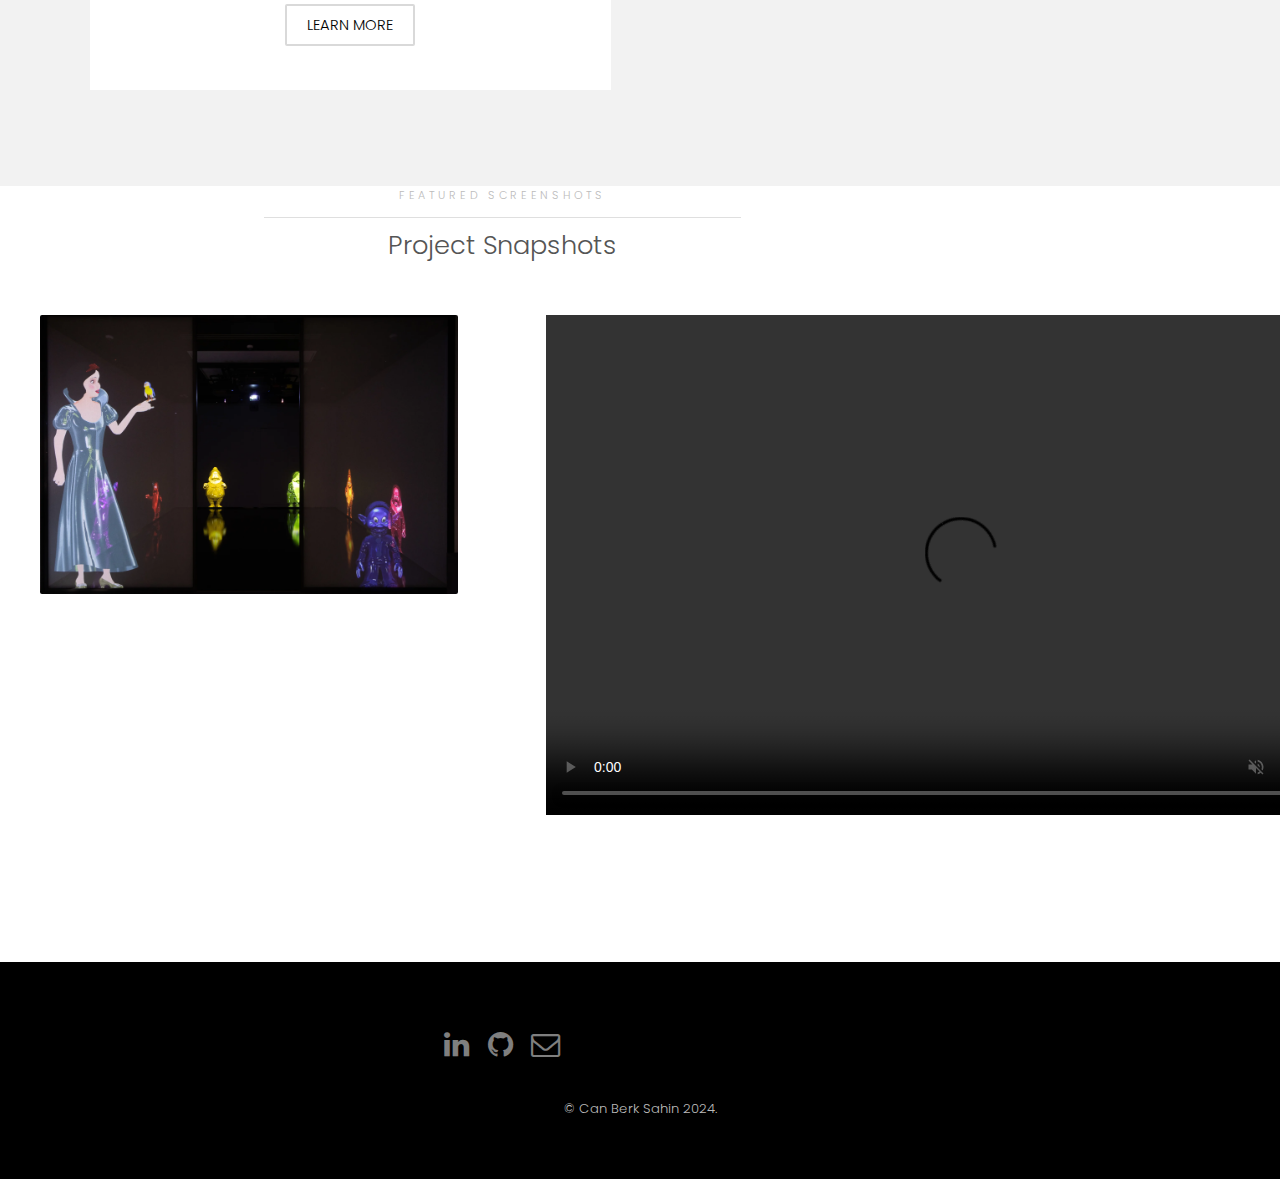
==== commit 9cd970b2: "Email server side integration using FormSpree" ====
--- a/index.html
+++ b/index.html
@@ -3,7 +3,7 @@
 
 <html>
 	<head>
-		<title>Can Berk Sahin 2023</title>
+		<title>Can Berk Sahin 2024</title>
 		<meta charset="utf-8" />
 		<meta name="viewport" content="width=device-width, initial-scale=1" />
 		<link rel="stylesheet" href="assets/css/main.css" />
